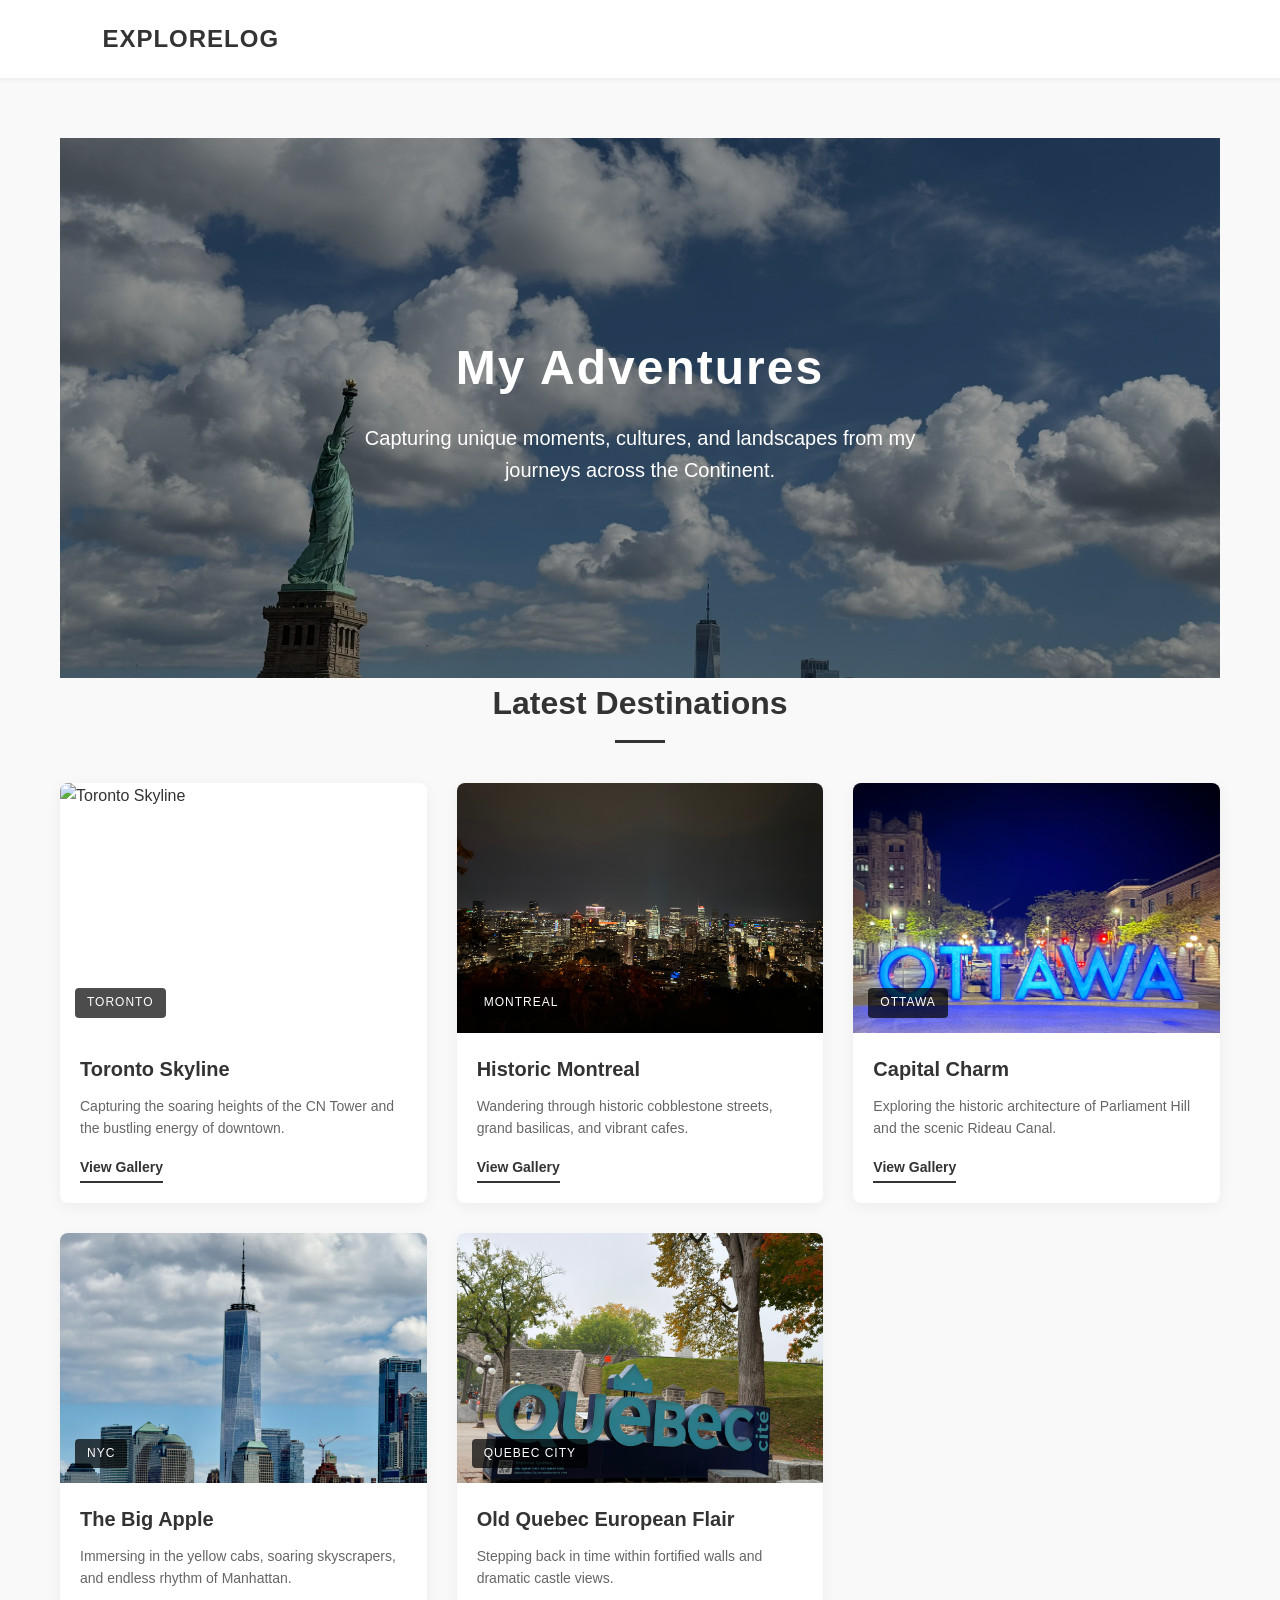
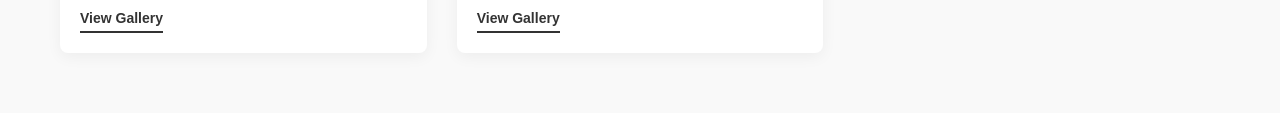
==== index.html @ 28fddbb7 "Update index.html" ====
<!DOCTYPE html>
<html lang="en">
<head>
    <meta charset="UTF-8">
    <meta name="viewport" content="width=device-width, initial-scale=1.0">
    <title>Wanderlust Captures | Dynamic Travel Photography</title>
    <style>
        /* Base Reset & Fonts */
        * {
            margin: 0;
            padding: 0;
            box-sizing: border-box;
            font-family: 'Segoe UI', Tahoma, Geneva, Verdana, sans-serif;
        }

        body {
            background-color: #f9f9f9;
            color: #333;
            line-height: 1.6;
        }

        /* Header Navigation */
        header {
            display: flex;
            justify-content: space-between;
            align-items: center;
            padding: 20px 8%;
            background-color: #ffffff;
            box-shadow: 0 2px 5px rgba(0,0,0,0.05);
            position: sticky;
            top: 0;
            z-index: 100;
        }

        .logo {
            font-size: 24px;
            font-weight: 700;
            letter-spacing: 1px;
            text-transform: uppercase;
            cursor: pointer;
        }

        .back-btn {
            display: none; /* Hidden by default, shown in gallery view */
            text-decoration: none;
            color: #555;
            font-weight: 600;
            border: 1px solid #ccc;
            padding: 8px 16px;
            border-radius: 4px;
            cursor: pointer;
            transition: all 0.3s ease;
        }

        .back-btn:hover {
            background-color: #333;
            color: #fff;
            border-color: #333;
        }

        /* Hero Banner Section */
        .hero {
            position: relative;
            height: 60vh;
            background: linear-gradient(rgba(0, 0, 0, 0.4), rgba(0, 0, 0, 0.4)), 
                        url('hero_bg.jpg') no-repeat center center/cover;
            display: flex;
            flex-direction: column;
            justify-content: center;
            align-items: center;
            text-align: center;
            color: #fff;
            padding: 0 20px;
        }

        .hero h1 {
            font-size: 48px;
            margin-bottom: 15px;
            letter-spacing: 2px;
        }

        .hero p {
            font-size: 20px;
            font-weight: 300;
            max-width: 600px;
        }

        /* Main Content Container */
        .container {
            max-width: 1200px;
            margin: 60px auto;
            padding: 0 20px;
        }

        .section-title {
            text-align: center;
            font-size: 32px;
            margin-bottom: 40px;
            position: relative;
        }

        .section-title::after {
            content: '';
            display: block;
            width: 50px;
            height: 3px;
            background-color: #333;
            margin: 10px auto 0;
        }

        /* Photo & Destination Grid (Home View) */
        .gallery-grid {
            display: grid;
            grid-template-columns: repeat(auto-fit, minmax(350px, 1fr));
            gap: 30px;
        }

        .gallery-card {
            background-color: #ffffff;
            border-radius: 8px;
            overflow: hidden;
            box-shadow: 0 4px 15px rgba(0,0,0,0.05);
            transition: transform 0.3s ease, box-shadow 0.3s ease;
        }

        .gallery-card:hover {
            transform: translateY(-5px);
            box-shadow: 0 8px 25px rgba(0,0,0,0.1);
        }

        .image-container {
            position: relative;
            height: 250px;
            overflow: hidden;
        }

        .image-container img {
            width: 100%;
            height: 100%;
            object-fit: cover;
            transition: transform 0.5s ease;
        }

        .gallery-card:hover .image-container img {
            transform: scale(1.05);
        }

        .location-badge {
            position: absolute;
            bottom: 15px;
            left: 15px;
            background-color: rgba(0, 0, 0, 0.7);
            color: #fff;
            padding: 5px 12px;
            font-size: 12px;
            text-transform: uppercase;
            letter-spacing: 1px;
            border-radius: 4px;
        }

        .card-content {
            padding: 20px;
        }

        .card-content h3 {
            font-size: 20px;
            margin-bottom: 10px;
        }

        .card-content p {
            color: #666;
            font-size: 14px;
            margin-bottom: 15px;
        }

        .view-btn {
            display: inline-block;
            text-decoration: none;
            color: #333;
            font-weight: 600;
            font-size: 14px;
            border-bottom: 2px solid #333;
            padding-bottom: 2px;
            cursor: pointer;
            transition: color 0.3s, border-color 0.3s;
        }

        .view-btn:hover {
            color: #666;
            border-color: #666;
        }

        /* Dynamic Album View Layout (Initially Hidden) */
        #album-view {
            display: none;
        }

        .photo-stream {
            columns: 3 300px;
            column-gap: 20px;
        }

        .photo-stream img {
            width: 100%;
            margin-bottom: 20px;
            border-radius: 6px;
            box-shadow: 0 4px 10px rgba(0,0,0,0.05);
            transition: transform 0.3s ease;
            display: block;
        }

        .photo-stream img:hover {
            transform: scale(1.02);
            cursor: pointer;
        }

        /* Footer */
        footer {
            background-color: #111;
            color: #888;
            text-align: center;
            padding: 40px 20px;
            margin-top: 80px;
            font-size: 14px;
        }
    </style>
</head>
<body>

    <!-- Header Section -->
    <header>
        <div class="logo" onclick="showHomeView()">ExploreLog</div>
        <div class="back-btn" id="backBtn" onclick="showHomeView()">&larr; Back to Destinations</div>
    </header>

    <!-- Main Container -->
    <main class="container">
        
        <!-- HOME VIEW: Shows all travel destination options -->
        <div id="home-view">
                <!-- Hero Banner Section -->
    <section class="hero" id="heroBanner">
        <h1>My Adventures</h1>
        <p>Capturing unique moments, cultures, and landscapes from my journeys across the Continent.</p>
    </section>
            <h2 class="section-title">Latest Destinations</h2>
            <div class="gallery-grid">
                
                <!-- Card 1: Toronto -->
                <div class="gallery-card">
                    <div class="image-container">
                        <img src="pics/toronto.JPEG" alt="Toronto Skyline">
                        <span class="location-badge">Toronto</span>
                    </div>
                    <div class="card-content">
                        <h3>Toronto Skyline</h3>
                        <p>Capturing the soaring heights of the CN Tower and the bustling energy of downtown.</p>
                        <span class="view-btn" onclick="openGallery('toronto')">View Gallery</span>
                    </div>
                </div>

                <!-- Card 2: Montreal -->
                <div class="gallery-card">
                    <div class="image-container">
                        <img src="montreal.JPEG" alt="Old Montreal">
                        <span class="location-badge">Montreal</span>
                    </div>
                    <div class="card-content">
                        <h3>Historic Montreal</h3>
                        <p>Wandering through historic cobblestone streets, grand basilicas, and vibrant cafes.</p>
                        <span class="view-btn" onclick="openGallery('montreal')">View Gallery</span>
                    </div>
                </div>

                <!-- Card 3: Ottawa -->
                <div class="gallery-card">
                    <div class="image-container">
                        <img src="ottawa.JPEG" alt="Ottawa Parliament">
                        <span class="location-badge">Ottawa</span>
                    </div>
                    <div class="card-content">
                        <h3>Capital Charm</h3>
                        <p>Exploring the historic architecture of Parliament Hill and the scenic Rideau Canal.</p>
                        <span class="view-btn" onclick="openGallery('ottawa')">View Gallery</span>
                    </div>
                </div>

                <!-- Card 4: NYC -->
                <div class="gallery-card">
                    <div class="image-container">
                        <img src="nyc.JPEG" alt="New York City Streets">
                        <span class="location-badge">NYC</span>
                    </div>
                    <div class="card-content">
                        <h3>The Big Apple</h3>
                        <p>Immersing in the yellow cabs, soaring skyscrapers, and endless rhythm of Manhattan.</p>
                        <span class="view-btn" onclick="openGallery('nyc')">View Gallery</span>
                    </div>
                </div>

                <!-- Card 5: Quebec City -->
                <div class="gallery-card">
                    <div class="image-container">
                        <img src="quebec_city.JPEG" alt="Quebec City Old Town">
                        <span class="location-badge">Quebec City</span>
                    </div>
                    <div class="card-content">
                        <h3>Old Quebec European Flair</h3>
                        <p>Stepping back in time within fortified walls and dramatic castle views.</p>
                        <span class="view-btn" onclick="openGallery('quebec_city')">View Gallery</span>
                    </div>
                </div>

            </div>
        </div>

        <!-- DYNAMIC ALBUM VIEW: Populated cleanly by JavaScript -->
        <div id="album-view">
            <h2 class="section-title" id="album-title">City Gallery</h2>
            <div class="photo-stream" id="photo-stream-container">
                <!-- Images inject automatically here -->
            </div>
            <script src="script.js"></script>
</body>
</html>
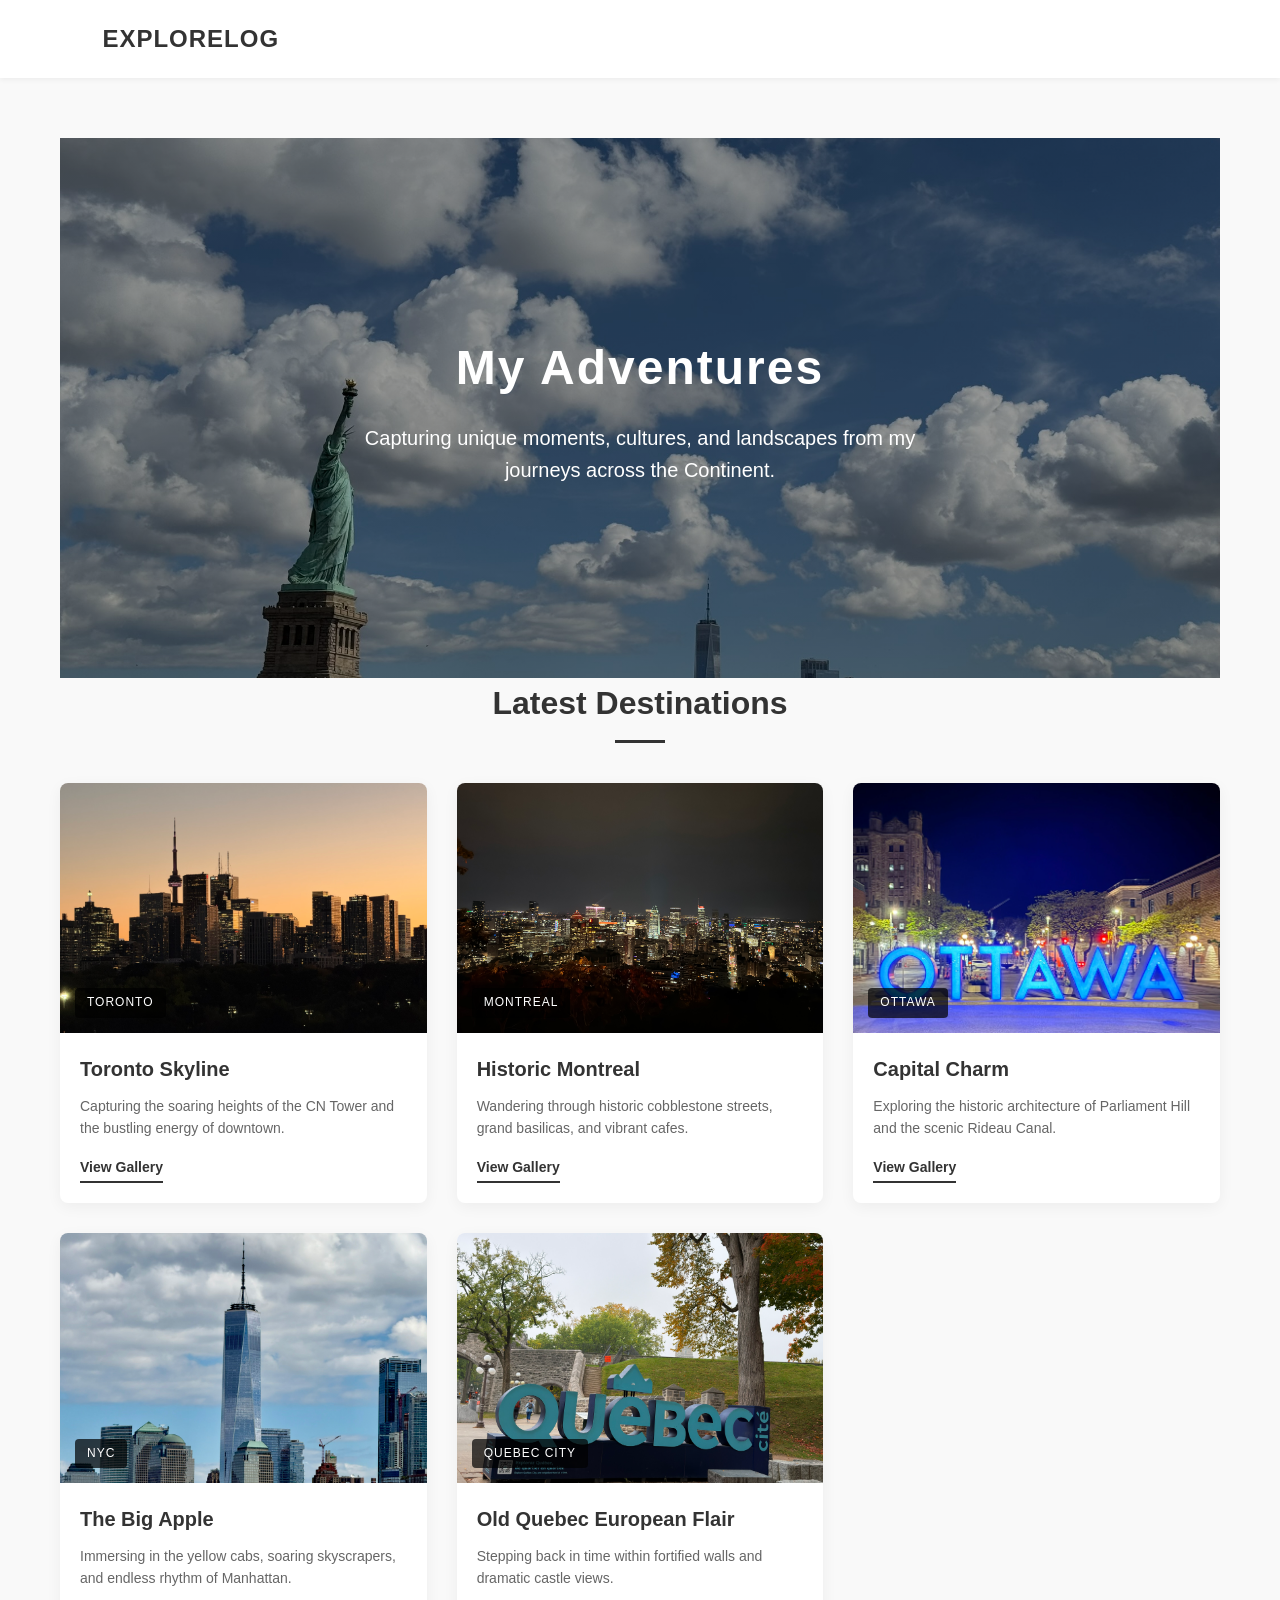
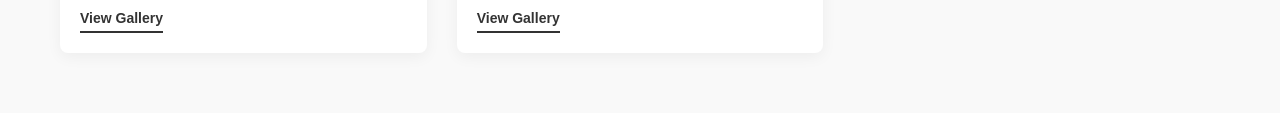
==== commit 9053adf3: "Update index.html" ====
--- a/index.html
+++ b/index.html
@@ -249,7 +249,7 @@
                 <!-- Card 1: Toronto -->
                 <div class="gallery-card">
                     <div class="image-container">
-                        <img src="pics/toronto.JPEG" alt="Toronto Skyline">
+                        <img src="toronto.JPEG" alt="Toronto Skyline">
                         <span class="location-badge">Toronto</span>
                     </div>
                     <div class="card-content">
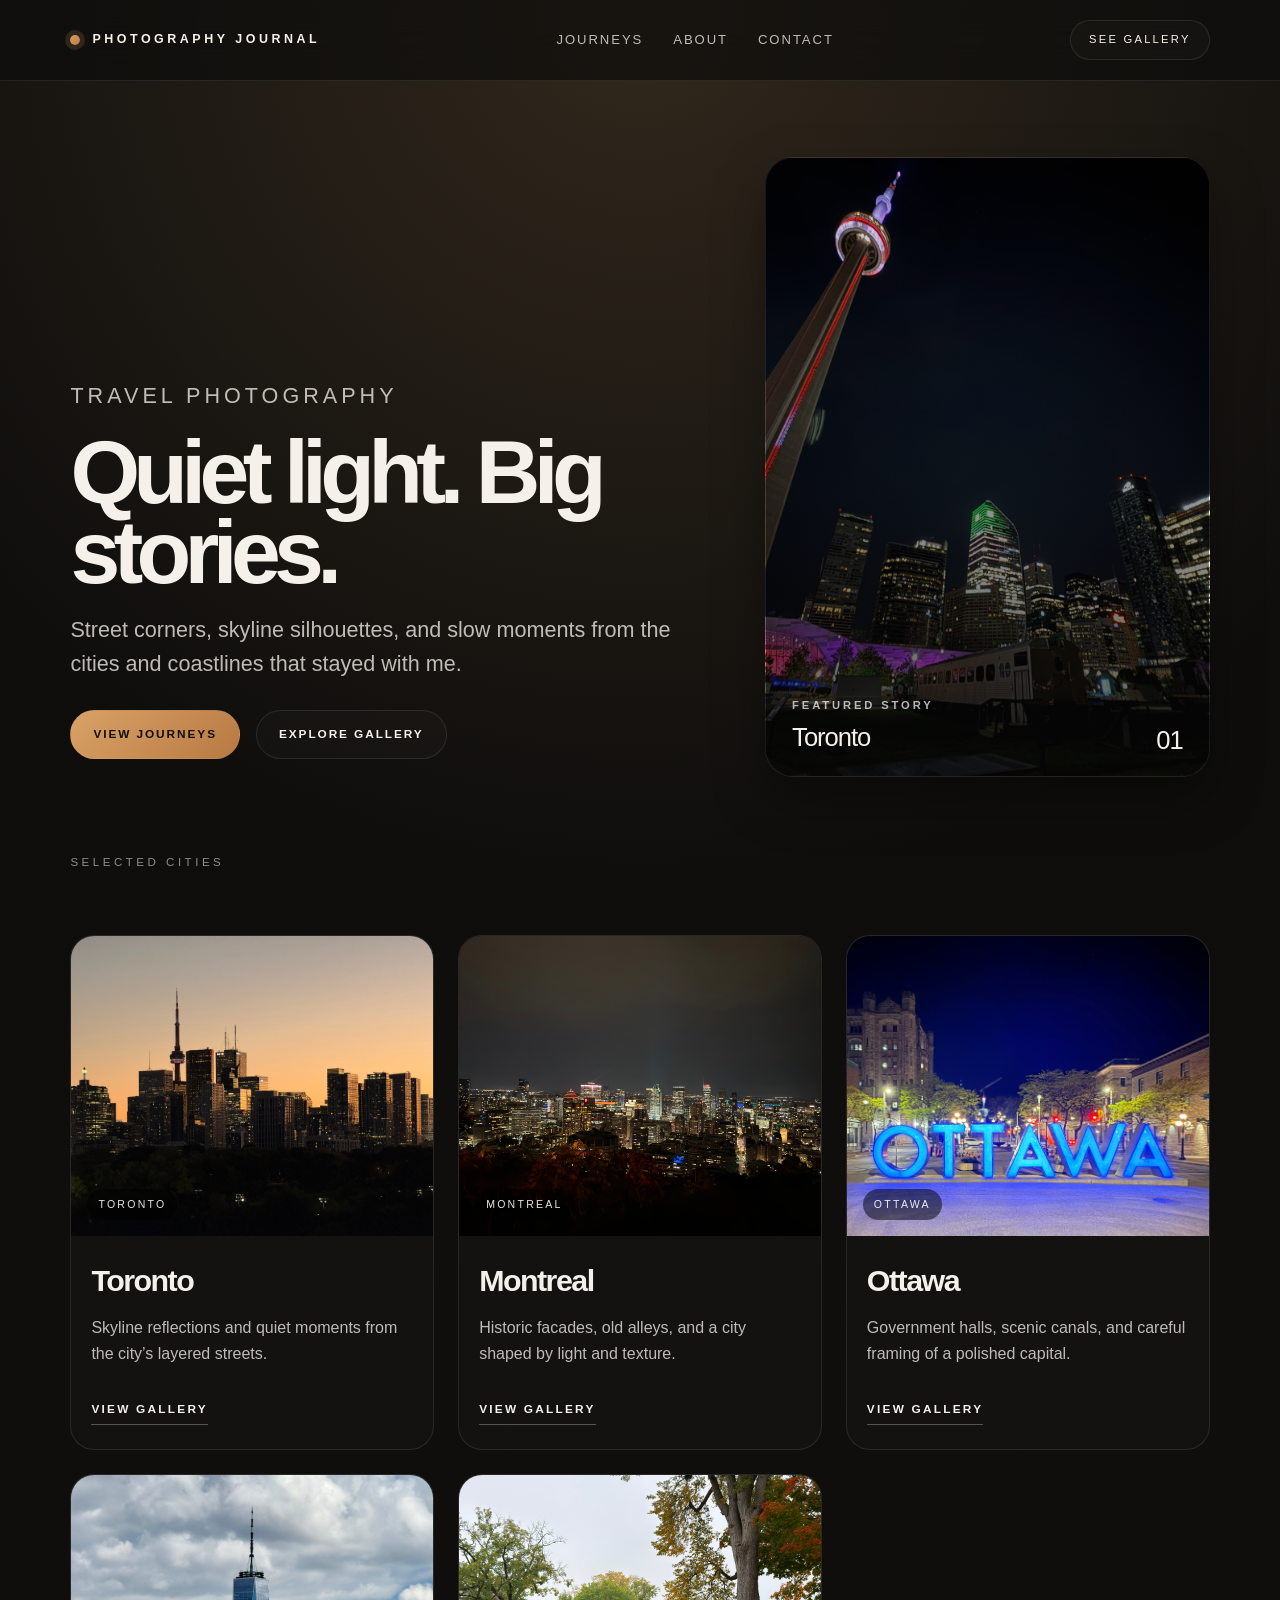
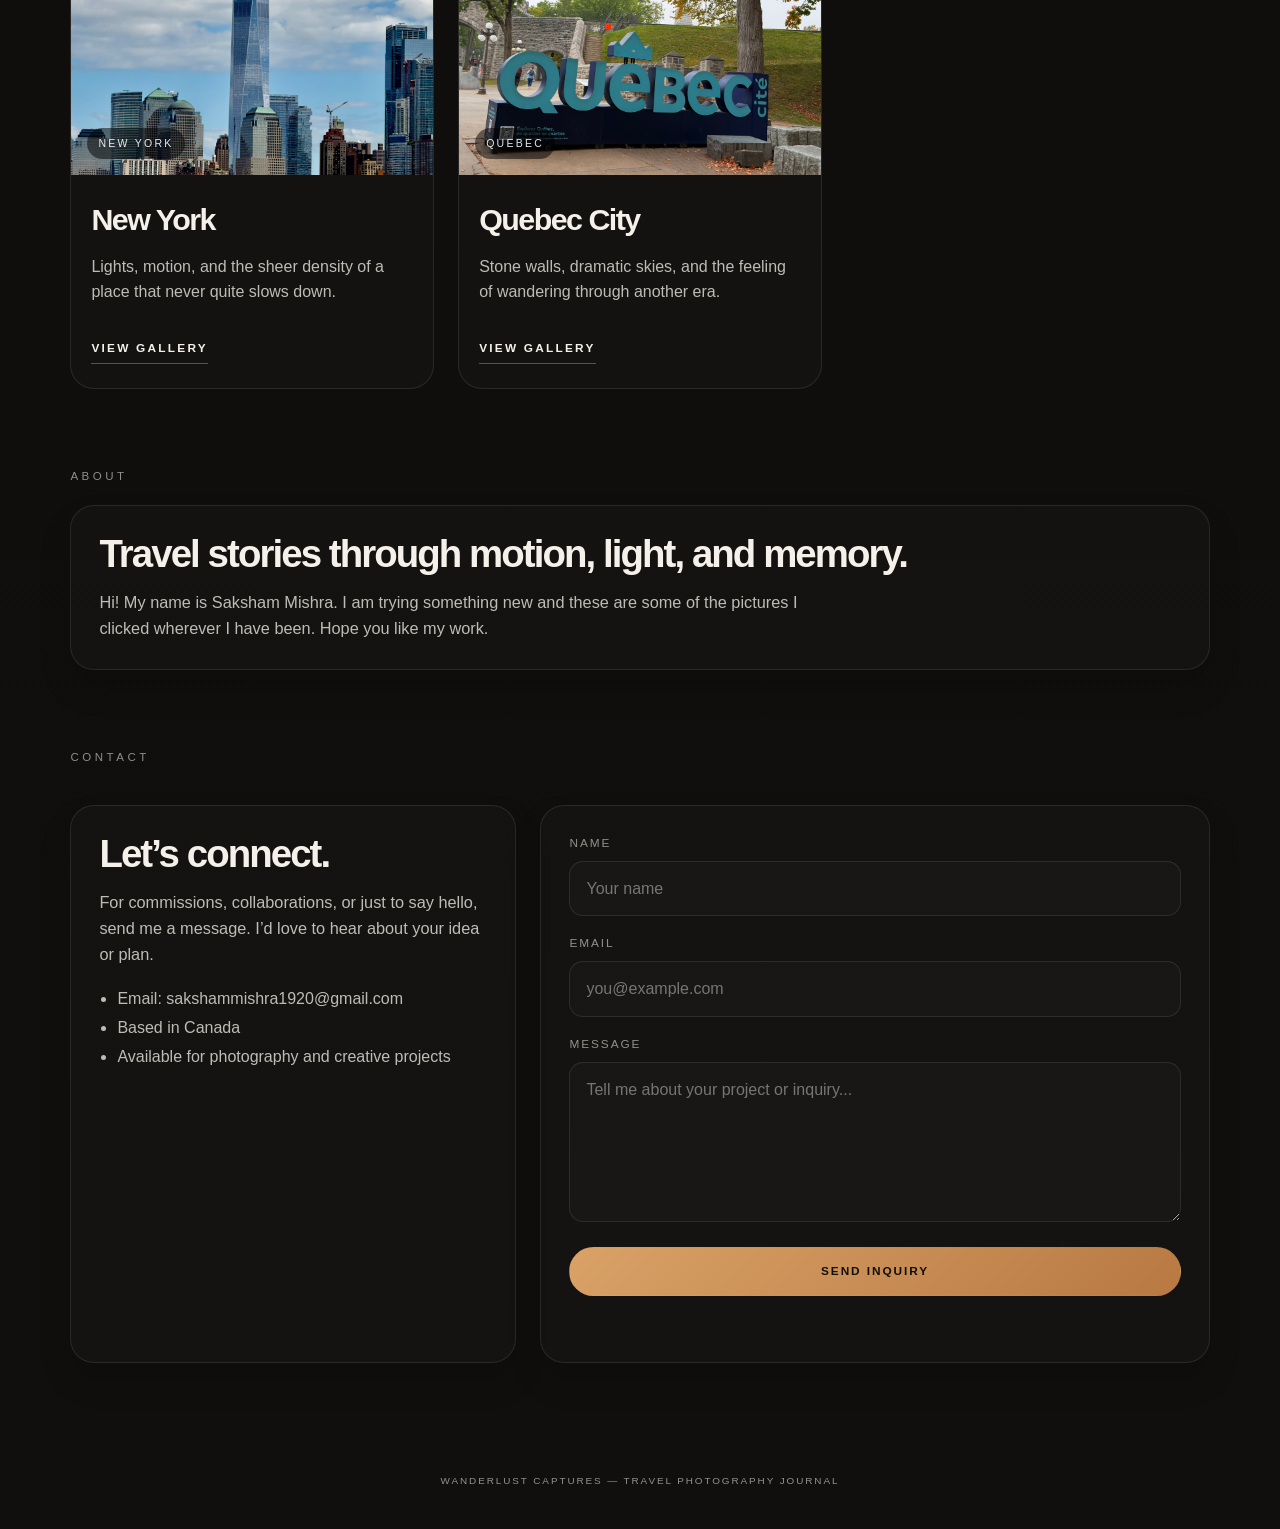
==== commit 4aa015db: "Update photography portfolio homepage, gallery, and contact sections" ====
--- a/index.html
+++ b/index.html
@@ -1,325 +1,823 @@
-<!DOCTYPE html>
-<html lang="en">
-<head>
-    <meta charset="UTF-8">
-    <meta name="viewport" content="width=device-width, initial-scale=1.0">
-    <title>Wanderlust Captures | Dynamic Travel Photography</title>
-    <style>
-        /* Base Reset & Fonts */
-        * {
-            margin: 0;
-            padding: 0;
-            box-sizing: border-box;
-            font-family: 'Segoe UI', Tahoma, Geneva, Verdana, sans-serif;
-        }
-
-        body {
-            background-color: #f9f9f9;
-            color: #333;
-            line-height: 1.6;
-        }
-
-        /* Header Navigation */
-        header {
-            display: flex;
-            justify-content: space-between;
-            align-items: center;
-            padding: 20px 8%;
-            background-color: #ffffff;
-            box-shadow: 0 2px 5px rgba(0,0,0,0.05);
-            position: sticky;
-            top: 0;
-            z-index: 100;
-        }
-
-        .logo {
-            font-size: 24px;
-            font-weight: 700;
-            letter-spacing: 1px;
-            text-transform: uppercase;
-            cursor: pointer;
-        }
-
-        .back-btn {
-            display: none; /* Hidden by default, shown in gallery view */
-            text-decoration: none;
-            color: #555;
-            font-weight: 600;
-            border: 1px solid #ccc;
-            padding: 8px 16px;
-            border-radius: 4px;
-            cursor: pointer;
-            transition: all 0.3s ease;
-        }
-
-        .back-btn:hover {
-            background-color: #333;
-            color: #fff;
-            border-color: #333;
-        }
-
-        /* Hero Banner Section */
-        .hero {
-            position: relative;
-            height: 60vh;
-            background: linear-gradient(rgba(0, 0, 0, 0.4), rgba(0, 0, 0, 0.4)), 
-                        url('hero_bg.jpg') no-repeat center center/cover;
-            display: flex;
-            flex-direction: column;
-            justify-content: center;
-            align-items: center;
-            text-align: center;
-            color: #fff;
-            padding: 0 20px;
-        }
-
-        .hero h1 {
-            font-size: 48px;
-            margin-bottom: 15px;
-            letter-spacing: 2px;
-        }
-
-        .hero p {
-            font-size: 20px;
-            font-weight: 300;
-            max-width: 600px;
-        }
-
-        /* Main Content Container */
-        .container {
-            max-width: 1200px;
-            margin: 60px auto;
-            padding: 0 20px;
-        }
-
-        .section-title {
-            text-align: center;
-            font-size: 32px;
-            margin-bottom: 40px;
-            position: relative;
-        }
-
-        .section-title::after {
-            content: '';
-            display: block;
-            width: 50px;
-            height: 3px;
-            background-color: #333;
-            margin: 10px auto 0;
-        }
-
-        /* Photo & Destination Grid (Home View) */
-        .gallery-grid {
-            display: grid;
-            grid-template-columns: repeat(auto-fit, minmax(350px, 1fr));
-            gap: 30px;
-        }
-
-        .gallery-card {
-            background-color: #ffffff;
-            border-radius: 8px;
-            overflow: hidden;
-            box-shadow: 0 4px 15px rgba(0,0,0,0.05);
-            transition: transform 0.3s ease, box-shadow 0.3s ease;
-        }
-
-        .gallery-card:hover {
-            transform: translateY(-5px);
-            box-shadow: 0 8px 25px rgba(0,0,0,0.1);
-        }
-
-        .image-container {
-            position: relative;
-            height: 250px;
-            overflow: hidden;
-        }
-
-        .image-container img {
-            width: 100%;
-            height: 100%;
-            object-fit: cover;
-            transition: transform 0.5s ease;
-        }
-
-        .gallery-card:hover .image-container img {
-            transform: scale(1.05);
-        }
-
-        .location-badge {
-            position: absolute;
-            bottom: 15px;
-            left: 15px;
-            background-color: rgba(0, 0, 0, 0.7);
-            color: #fff;
-            padding: 5px 12px;
-            font-size: 12px;
-            text-transform: uppercase;
-            letter-spacing: 1px;
-            border-radius: 4px;
-        }
-
-        .card-content {
-            padding: 20px;
-        }
-
-        .card-content h3 {
-            font-size: 20px;
-            margin-bottom: 10px;
-        }
-
-        .card-content p {
-            color: #666;
-            font-size: 14px;
-            margin-bottom: 15px;
-        }
-
-        .view-btn {
-            display: inline-block;
-            text-decoration: none;
-            color: #333;
-            font-weight: 600;
-            font-size: 14px;
-            border-bottom: 2px solid #333;
-            padding-bottom: 2px;
-            cursor: pointer;
-            transition: color 0.3s, border-color 0.3s;
-        }
-
-        .view-btn:hover {
-            color: #666;
-            border-color: #666;
-        }
-
-        /* Dynamic Album View Layout (Initially Hidden) */
-        #album-view {
-            display: none;
-        }
-
-        .photo-stream {
-            columns: 3 300px;
-            column-gap: 20px;
-        }
-
-        .photo-stream img {
-            width: 100%;
-            margin-bottom: 20px;
-            border-radius: 6px;
-            box-shadow: 0 4px 10px rgba(0,0,0,0.05);
-            transition: transform 0.3s ease;
-            display: block;
-        }
-
-        .photo-stream img:hover {
-            transform: scale(1.02);
-            cursor: pointer;
-        }
-
-        /* Footer */
-        footer {
-            background-color: #111;
-            color: #888;
-            text-align: center;
-            padding: 40px 20px;
-            margin-top: 80px;
-            font-size: 14px;
-        }
-    </style>
-</head>
-<body>
-
-    <!-- Header Section -->
-    <header>
-        <div class="logo" onclick="showHomeView()">ExploreLog</div>
-        <div class="back-btn" id="backBtn" onclick="showHomeView()">&larr; Back to Destinations</div>
-    </header>
-
-    <!-- Main Container -->
-    <main class="container">
-        
-        <!-- HOME VIEW: Shows all travel destination options -->
-        <div id="home-view">
-                <!-- Hero Banner Section -->
-    <section class="hero" id="heroBanner">
-        <h1>My Adventures</h1>
-        <p>Capturing unique moments, cultures, and landscapes from my journeys across the Continent.</p>
-    </section>
-            <h2 class="section-title">Latest Destinations</h2>
-            <div class="gallery-grid">
-                
-                <!-- Card 1: Toronto -->
-                <div class="gallery-card">
-                    <div class="image-container">
-                        <img src="toronto.JPEG" alt="Toronto Skyline">
-                        <span class="location-badge">Toronto</span>
-                    </div>
-                    <div class="card-content">
-                        <h3>Toronto Skyline</h3>
-                        <p>Capturing the soaring heights of the CN Tower and the bustling energy of downtown.</p>
-                        <span class="view-btn" onclick="openGallery('toronto')">View Gallery</span>
-                    </div>
-                </div>
-
-                <!-- Card 2: Montreal -->
-                <div class="gallery-card">
-                    <div class="image-container">
-                        <img src="montreal.JPEG" alt="Old Montreal">
-                        <span class="location-badge">Montreal</span>
-                    </div>
-                    <div class="card-content">
-                        <h3>Historic Montreal</h3>
-                        <p>Wandering through historic cobblestone streets, grand basilicas, and vibrant cafes.</p>
-                        <span class="view-btn" onclick="openGallery('montreal')">View Gallery</span>
-                    </div>
-                </div>
-
-                <!-- Card 3: Ottawa -->
-                <div class="gallery-card">
-                    <div class="image-container">
-                        <img src="ottawa.JPEG" alt="Ottawa Parliament">
-                        <span class="location-badge">Ottawa</span>
-                    </div>
-                    <div class="card-content">
-                        <h3>Capital Charm</h3>
-                        <p>Exploring the historic architecture of Parliament Hill and the scenic Rideau Canal.</p>
-                        <span class="view-btn" onclick="openGallery('ottawa')">View Gallery</span>
-                    </div>
-                </div>
-
-                <!-- Card 4: NYC -->
-                <div class="gallery-card">
-                    <div class="image-container">
-                        <img src="nyc.JPEG" alt="New York City Streets">
-                        <span class="location-badge">NYC</span>
-                    </div>
-                    <div class="card-content">
-                        <h3>The Big Apple</h3>
-                        <p>Immersing in the yellow cabs, soaring skyscrapers, and endless rhythm of Manhattan.</p>
-                        <span class="view-btn" onclick="openGallery('nyc')">View Gallery</span>
-                    </div>
-                </div>
-
-                <!-- Card 5: Quebec City -->
-                <div class="gallery-card">
-                    <div class="image-container">
-                        <img src="quebec_city.JPEG" alt="Quebec City Old Town">
-                        <span class="location-badge">Quebec City</span>
-                    </div>
-                    <div class="card-content">
-                        <h3>Old Quebec European Flair</h3>
-                        <p>Stepping back in time within fortified walls and dramatic castle views.</p>
-                        <span class="view-btn" onclick="openGallery('quebec_city')">View Gallery</span>
-                    </div>
-                </div>
-
-            </div>
-        </div>
-
-        <!-- DYNAMIC ALBUM VIEW: Populated cleanly by JavaScript -->
-        <div id="album-view">
-            <h2 class="section-title" id="album-title">City Gallery</h2>
-            <div class="photo-stream" id="photo-stream-container">
-                <!-- Images inject automatically here -->
-            </div>
-            <script src="script.js"></script>
-</body>
-</html>
+﻿<!DOCTYPE html>
+<html lang="en">
+<head>
+    <meta charset="UTF-8">
+    <meta name="viewport" content="width=device-width, initial-scale=1.0">
+    <title>Wanderlust Captures | Travel Photography</title>
+    <style>
+        :root {
+            --bg: #0d0d0c;
+            --bg-soft: #151412;
+            --panel: rgba(255,255,255,0.04);
+            --panel-strong: rgba(255,255,255,0.06);
+            --ink: #f5f1ea;
+            --ink-soft: rgba(245,241,234,0.76);
+            --muted: rgba(245,241,234,0.56);
+            --accent: #d9a267;
+            --accent-strong: #b87942;
+            --line: rgba(255,255,255,0.09);
+            --shadow: rgba(0,0,0,0.35);
+        }
+
+        * {
+            margin: 0;
+            padding: 0;
+            box-sizing: border-box;
+            font-family: 'Segoe UI', Tahoma, Geneva, Verdana, sans-serif;
+        }
+
+        html {
+            scroll-behavior: smooth;
+        }
+
+        body {
+            background:
+                radial-gradient(circle at top, rgba(217,162,103,0.18), transparent 28%),
+                linear-gradient(180deg, var(--bg) 0%, #110f0d 100%);
+            color: var(--ink);
+            line-height: 1.6;
+        }
+
+        img, video {
+            max-width: 100%;
+            display: block;
+        }
+
+        a {
+            text-decoration: none;
+            color: inherit;
+        }
+
+        button {
+            font: inherit;
+        }
+
+        .topbar {
+            position: sticky;
+            top: 0;
+            z-index: 20;
+            display: flex;
+            justify-content: space-between;
+            align-items: center;
+            padding: 20px 5.5vw;
+            background: rgba(13, 13, 12, 0.7);
+            backdrop-filter: blur(18px);
+            border-bottom: 1px solid var(--line);
+        }
+
+        .brand {
+            display: inline-flex;
+            align-items: center;
+            gap: 12px;
+            font-size: 0.78rem;
+            font-weight: 700;
+            letter-spacing: 0.22rem;
+            text-transform: uppercase;
+            cursor: pointer;
+        }
+
+        .brand-dot {
+            width: 10px;
+            height: 10px;
+            border-radius: 50%;
+            background: linear-gradient(135deg, var(--accent), var(--accent-strong));
+            box-shadow: 0 0 0 5px rgba(217,162,103,0.15);
+        }
+
+        .nav {
+            display: flex;
+            gap: 30px;
+            color: var(--ink-soft);
+            font-size: 0.82rem;
+            letter-spacing: 0.12rem;
+            text-transform: uppercase;
+        }
+
+        .nav a {
+            transition: color 0.2s ease;
+        }
+
+        .nav a:hover {
+            color: var(--ink);
+        }
+
+        .nav-cta,
+        .back-btn,
+        .primary-btn,
+        .secondary-btn {
+            border: 1px solid var(--line);
+            border-radius: 999px;
+            background: rgba(255,255,255,0.02);
+            color: var(--ink);
+            cursor: pointer;
+            transition: transform 0.2s ease, border-color 0.2s ease, background 0.2s ease;
+        }
+
+        .nav-cta {
+            padding: 10px 18px;
+            font-size: 0.7rem;
+            letter-spacing: 0.14rem;
+            text-transform: uppercase;
+        }
+
+        .nav-cta:hover,
+        .back-btn:hover,
+        .primary-btn:hover,
+        .secondary-btn:hover {
+            transform: translateY(-1px);
+            border-color: rgba(255,255,255,0.18);
+        }
+
+        .back-btn {
+            display: none;
+            padding: 10px 18px;
+            font-size: 0.72rem;
+            letter-spacing: 0.12rem;
+            text-transform: uppercase;
+        }
+
+        .page-shell {
+            max-width: 1420px;
+            margin: 0 auto;
+            padding: 28px 5.5vw 80px;
+        }
+
+        .hero {
+            position: relative;
+            display: grid;
+            grid-template-columns: 1.2fr 0.8fr;
+            gap: 28px;
+            align-items: end;
+            min-height: 76vh;
+            padding: 48px 0 22px;
+        }
+
+        .hero-copy {
+            position: relative;
+            z-index: 1;
+            padding: 40px 0 18px;
+        }
+
+        .kicker {
+            color: var(--muted);
+            font-size: 0.74rem;
+            letter-spacing: 0.25rem;
+            text-transform: uppercase;
+            margin-bottom: 18px;
+        }
+
+        .hero h1 {
+            font-size: clamp(3.4rem, 7vw, 9rem);
+            line-height: 0.9;
+            letter-spacing: -0.075em;
+            max-width: 760px;
+            margin-bottom: 20px;
+        }
+
+        .hero p {
+            color: var(--ink-soft);
+            font-size: clamp(1.1rem, 1.8vw, 1.35rem);
+            max-width: 620px;
+        }
+
+        .hero-actions {
+            display: flex;
+            flex-wrap: wrap;
+            gap: 16px;
+            margin-top: 28px;
+        }
+
+        .primary-btn,
+        .secondary-btn {
+            padding: 14px 22px;
+            font-size: 0.74rem;
+            letter-spacing: 0.12rem;
+            text-transform: uppercase;
+            font-weight: 700;
+        }
+
+        .primary-btn {
+            background: linear-gradient(135deg, var(--accent), var(--accent-strong));
+            color: #120e0b;
+            border-color: transparent;
+        }
+
+        .secondary-btn {
+            background: rgba(255,255,255,0.02);
+            color: var(--ink);
+        }
+
+        .hero-visual {
+            position: relative;
+            min-height: 620px;
+            border-radius: 28px;
+            overflow: hidden;
+            box-shadow: 0 22px 52px var(--shadow);
+            border: 1px solid var(--line);
+            background-size: cover;
+            background-position: center;
+            background-repeat: no-repeat;
+            cursor: pointer;
+            transition: background-image 0.6s ease, transform 0.3s ease;
+        }
+
+        .hero-visual:hover {
+            transform: translateY(-2px);
+        }
+
+        .hero-visual::after {
+            content: "";
+            position: absolute;
+            inset: 0;
+            background: linear-gradient(180deg, rgba(8,8,8,0.12), rgba(8,8,8,0.68));
+        }
+
+        .hero-meta {
+            position: absolute;
+            left: 26px;
+            right: 26px;
+            bottom: 22px;
+            z-index: 1;
+            display: flex;
+            justify-content: space-between;
+            align-items: end;
+            gap: 20px;
+        }
+
+        .hero-meta strong {
+            display: block;
+            font-size: 0.7rem;
+            letter-spacing: 0.18rem;
+            text-transform: uppercase;
+            color: rgba(255,255,255,0.7);
+            margin-bottom: 8px;
+        }
+
+        .hero-meta span {
+            font-size: clamp(1.4rem, 2vw, 2rem);
+            line-height: 1.1;
+            letter-spacing: -0.04em;
+        }
+
+        .section-label {
+            display: inline-block;
+            margin: 54px 0 20px;
+            color: var(--muted);
+            font-size: 0.72rem;
+            letter-spacing: 0.22rem;
+            text-transform: uppercase;
+        }
+
+        .feature-grid {
+            display: grid;
+            grid-template-columns: 1.2fr 0.8fr;
+            gap: 24px;
+        }
+
+        .feature-card {
+            position: relative;
+            min-height: 430px;
+            border-radius: 28px;
+            overflow: hidden;
+            border: 1px solid var(--line);
+            box-shadow: 0 22px 52px var(--shadow);
+            background-size: cover;
+            background-position: center;
+        }
+
+        .feature-card.large {
+            min-height: 560px;
+        }
+
+        .feature-card::after {
+            content: "";
+            position: absolute;
+            inset: 0;
+            background: linear-gradient(180deg, rgba(0,0,0,0.08), rgba(0,0,0,0.56));
+        }
+
+        .feature-card-content {
+            position: absolute;
+            left: 26px;
+            right: 26px;
+            bottom: 22px;
+            z-index: 1;
+        }
+
+        .feature-card-content span {
+            display: block;
+            font-size: 0.68rem;
+            letter-spacing: 0.18rem;
+            text-transform: uppercase;
+            color: rgba(255,255,255,0.78);
+            margin-bottom: 8px;
+        }
+
+        .feature-card-content h3 {
+            font-size: clamp(1.7rem, 3vw, 3rem);
+            letter-spacing: -0.05em;
+            line-height: 1;
+            margin-bottom: 10px;
+        }
+
+        .feature-card-content p {
+            color: rgba(255,255,255,0.76);
+            max-width: 500px;
+        }
+
+        .destination-section {
+            padding-top: 26px;
+        }
+
+        .about-section,
+        .contact-section {
+            padding-top: 24px;
+        }
+
+        .about-card,
+        .contact-card,
+        .contact-form {
+            background: rgba(255,255,255,0.02);
+            border: 1px solid var(--line);
+            border-radius: 24px;
+            padding: 28px;
+            box-shadow: 0 18px 32px rgba(0,0,0,0.15);
+        }
+
+        .about-card h2,
+        .contact-card h3 {
+            font-size: clamp(2rem, 3vw, 3.1rem);
+            letter-spacing: -0.05em;
+            line-height: 1.02;
+            margin-bottom: 16px;
+        }
+
+        .about-card p,
+        .contact-card p {
+            color: var(--ink-soft);
+            font-size: 1.02rem;
+            max-width: 720px;
+        }
+
+        .contact-grid {
+            display: grid;
+            grid-template-columns: 0.8fr 1.2fr;
+            gap: 24px;
+            margin-top: 18px;
+        }
+
+        .contact-card ul {
+            margin-top: 18px;
+            padding-left: 18px;
+            color: var(--ink-soft);
+            line-height: 1.8;
+        }
+
+        .contact-form {
+            display: grid;
+            gap: 18px;
+        }
+
+        .form-row label {
+            display: block;
+            font-size: 0.74rem;
+            letter-spacing: 0.12rem;
+            text-transform: uppercase;
+            color: var(--muted);
+            margin-bottom: 8px;
+        }
+
+        .contact-form input,
+        .contact-form textarea {
+            width: 100%;
+            border: 1px solid var(--line);
+            border-radius: 14px;
+            background: rgba(255,255,255,0.02);
+            color: var(--ink);
+            padding: 14px 16px;
+            font: inherit;
+            resize: vertical;
+            min-height: 52px;
+        }
+
+        .contact-form textarea {
+            min-height: 160px;
+        }
+
+        .form-status {
+            min-height: 20px;
+            color: var(--ink-soft);
+            font-size: 0.9rem;
+        }
+
+        .gallery-grid {
+            display: grid;
+            grid-template-columns: repeat(3, minmax(0, 1fr));
+            gap: 24px;
+            margin-top: 18px;
+        }
+
+        .gallery-card {
+            background: rgba(255,255,255,0.02);
+            border: 1px solid var(--line);
+            border-radius: 24px;
+            overflow: hidden;
+            transition: transform 0.2s ease, border-color 0.2s ease;
+        }
+
+        .gallery-card:hover {
+            transform: translateY(-4px);
+            border-color: rgba(255,255,255,0.18);
+        }
+
+        .image-container {
+            position: relative;
+            height: 300px;
+            overflow: hidden;
+        }
+
+        .image-container img {
+            width: 100%;
+            height: 100%;
+            object-fit: cover;
+            transition: transform 0.5s ease;
+        }
+
+        .gallery-card:hover .image-container img {
+            transform: scale(1.04);
+        }
+
+        .location-badge {
+            position: absolute;
+            left: 16px;
+            bottom: 16px;
+            display: inline-block;
+            padding: 7px 11px;
+            border-radius: 999px;
+            background: rgba(0,0,0,0.5);
+            color: rgba(255,255,255,0.9);
+            font-size: 0.66rem;
+            letter-spacing: 0.14rem;
+            text-transform: uppercase;
+        }
+
+        .card-content {
+            padding: 20px 20px 24px;
+        }
+
+        .card-content h3 {
+            font-size: 1.9rem;
+            letter-spacing: -0.05em;
+            margin-bottom: 10px;
+        }
+
+        .card-content p {
+            color: var(--ink-soft);
+            margin-bottom: 18px;
+            min-height: 62px;
+        }
+
+        .view-btn {
+            display: inline-block;
+            color: var(--ink);
+            border-bottom: 1px solid rgba(255,255,255,0.28);
+            font-size: 0.74rem;
+            letter-spacing: 0.14rem;
+            text-transform: uppercase;
+            font-weight: 700;
+            padding-bottom: 5px;
+            cursor: pointer;
+        }
+
+        #album-view {
+            display: none;
+            padding-top: 28px;
+        }
+
+        .album-head {
+            display: flex;
+            justify-content: space-between;
+            align-items: center;
+            gap: 16px;
+            margin: 14px 0 20px;
+        }
+
+        .album-title {
+            font-size: clamp(2.2rem, 4vw, 4rem);
+            letter-spacing: -0.06em;
+            line-height: 1;
+        }
+
+        .photo-stream {
+            columns: 3 280px;
+            column-gap: 20px;
+        }
+
+        .photo-stream img,
+        .photo-stream video {
+            width: 100%;
+            display: block;
+            border-radius: 18px;
+            margin-bottom: 18px;
+            box-shadow: 0 18px 32px rgba(0,0,0,0.25);
+            break-inside: avoid;
+            cursor: pointer;
+        }
+
+        .lightbox {
+            position: fixed;
+            inset: 0;
+            display: none;
+            align-items: center;
+            justify-content: center;
+            background: rgba(7, 7, 7, 0.92);
+            z-index: 100;
+            padding: 24px;
+        }
+
+        .lightbox.open {
+            display: flex;
+        }
+
+        .lightbox-inner {
+            position: relative;
+            display: flex;
+            flex-direction: column;
+            align-items: center;
+            justify-content: center;
+            max-width: min(94vw, 1200px);
+            max-height: 94vh;
+        }
+
+        .lightbox-image {
+            display: block;
+            width: min(90vw, 1200px);
+            max-height: 86vh;
+            object-fit: contain;
+            border-radius: 18px;
+            background: rgba(255,255,255,0.03);
+            box-shadow: 0 30px 60px rgba(0,0,0,0.45);
+        }
+
+        .lightbox-close {
+            position: absolute;
+            top: -16px;
+            right: -16px;
+            width: 40px;
+            height: 40px;
+            border: 1px solid rgba(255,255,255,0.2);
+            border-radius: 50%;
+            background: rgba(0,0,0,0.6);
+            color: var(--ink);
+            font-size: 1.7rem;
+            cursor: pointer;
+        }
+
+        .lightbox-controls {
+            display: flex;
+            align-items: center;
+            justify-content: space-between;
+            gap: 16px;
+            width: 100%;
+            margin-top: 16px;
+            padding: 0 6px;
+        }
+
+        .lightbox-nav {
+            width: 42px;
+            height: 42px;
+            border: 1px solid rgba(255,255,255,0.15);
+            border-radius: 50%;
+            background: rgba(255,255,255,0.04);
+            color: var(--ink);
+            font-size: 1.3rem;
+            cursor: pointer;
+        }
+
+        .lightbox-counter {
+            flex: 1;
+            text-align: center;
+            color: rgba(255,255,255,0.75);
+            letter-spacing: 0.18rem;
+            text-transform: uppercase;
+            font-size: 0.68rem;
+        }
+
+        footer {
+            text-align: center;
+            color: rgba(255,255,255,0.54);
+            letter-spacing: 0.12rem;
+            text-transform: uppercase;
+            font-size: 0.62rem;
+            padding: 30px 10px 40px;
+        }
+
+        @media (max-width: 980px) {
+            .hero {
+                grid-template-columns: 1fr;
+            }
+
+            .feature-grid,
+            .gallery-grid {
+                grid-template-columns: 1fr 1fr;
+            }
+        }
+
+        @media (max-width: 720px) {
+            .nav {
+                display: none;
+            }
+
+            .hero {
+                min-height: auto;
+                padding-top: 16px;
+            }
+
+            .hero-visual {
+                min-height: 420px;
+            }
+
+            .feature-grid,
+            .gallery-grid {
+                grid-template-columns: 1fr;
+            }
+
+            .gallery-card .card-content p {
+                min-height: auto;
+            }
+        }
+    </style>
+</head>
+<body>
+    <header class="topbar">
+        <div class="brand" onclick="showHomeView()">
+            <span class="brand-dot"></span>
+            Photography Journal
+        </div>
+
+        <nav class="nav" aria-label="Main navigation">
+            <a href="#journeys">Journeys</a>
+            <a href="#about">About</a>
+            <a href="#contact">Contact</a>
+        </nav>
+
+        <button class="nav-cta" onclick="showHomeView()">See gallery</button>
+        <div class="back-btn" id="backBtn" onclick="showHomeView()">Back</div>
+    </header>
+
+    <main class="page-shell">
+        <section class="hero" id="hero-banner">
+            <div class="hero-copy">
+                <p class="kicker">Travel photography </p>
+                <h1>Quiet light. Big stories.</h1>
+                <p>Street corners, skyline silhouettes, and slow moments from the cities and coastlines that stayed with me.</p>
+                <div class="hero-actions">
+                    <a href="#journeys" class="primary-btn">View journeys</a>
+                    <button class="secondary-btn" onclick="showHomeView()">Explore gallery</button>
+                </div>
+            </div>
+
+            <div class="hero-visual" id="hero-visual" aria-label="Featured city slideshow" tabindex="0" role="button">
+                <div class="hero-meta">
+                    <div>
+                        <strong>Featured story</strong>
+                        <span id="hero-city">Quebec City</span>
+                    </div>
+                    <span id="hero-index">04</span>
+                </div>
+            </div>
+        </section>
+
+        <div id="home-view">
+            <div class="section-label">Selected cities</div>
+            <section class="destination-section" id="journeys" aria-label="Destination gallery">
+                <div class="gallery-grid">
+                    <div class="gallery-card">
+                        <div class="image-container">
+                            <img src="pics/toronto.JPEG" alt="Toronto skyline">
+                            <span class="location-badge">Toronto</span>
+                        </div>
+                        <div class="card-content">
+                            <h3>Toronto</h3>
+                            <p>Skyline reflections and quiet moments from the city’s layered streets.</p>
+                            <span class="view-btn" onclick="openGallery('toronto')">View gallery</span>
+                        </div>
+                    </div>
+
+                    <div class="gallery-card">
+                        <div class="image-container">
+                            <img src="pics/montreal.JPEG" alt="Montreal streets">
+                            <span class="location-badge">Montreal</span>
+                        </div>
+                        <div class="card-content">
+                            <h3>Montreal</h3>
+                            <p>Historic facades, old alleys, and a city shaped by light and texture.</p>
+                            <span class="view-btn" onclick="openGallery('montreal')">View gallery</span>
+                        </div>
+                    </div>
+
+                    <div class="gallery-card">
+                        <div class="image-container">
+                            <img src="pics/ottawa.JPEG" alt="Ottawa parliament">
+                            <span class="location-badge">Ottawa</span>
+                        </div>
+                        <div class="card-content">
+                            <h3>Ottawa</h3>
+                            <p>Government halls, scenic canals, and careful framing of a polished capital.</p>
+                            <span class="view-btn" onclick="openGallery('ottawa')">View gallery</span>
+                        </div>
+                    </div>
+
+                    <div class="gallery-card">
+                        <div class="image-container">
+                            <img src="pics/nyc.JPEG" alt="New York city streets">
+                            <span class="location-badge">New York</span>
+                        </div>
+                        <div class="card-content">
+                            <h3>New York</h3>
+                            <p>Lights, motion, and the sheer density of a place that never quite slows down.</p>
+                            <span class="view-btn" onclick="openGallery('nyc')">View gallery</span>
+                        </div>
+                    </div>
+
+                    <div class="gallery-card">
+                        <div class="image-container">
+                            <img src="pics/quebec_city.JPEG" alt="Quebec city old town">
+                            <span class="location-badge">Quebec</span>
+                        </div>
+                        <div class="card-content">
+                            <h3>Quebec City</h3>
+                            <p>Stone walls, dramatic skies, and the feeling of wandering through another era.</p>
+                            <span class="view-btn" onclick="openGallery('quebec_city')">View gallery</span>
+                        </div>
+                    </div>
+                </div>
+            </section>
+
+            <section class="about-section" id="about">
+                <div class="section-label">About</div>
+                <div class="about-card">
+                    <h2>Travel stories through motion, light, and memory.</h2>
+                    <p>Hi! My name is Saksham Mishra. I am trying something new and these are some of the pictures I clicked wherever I have been. Hope you like my work.</p>
+                </div>
+            </section>
+        </div>
+
+        <section class="contact-section" id="contact">
+            <div class="section-label">Contact</div>
+            <div class="contact-grid">
+                <div class="contact-card">
+                    <h3>Let’s connect.</h3>
+                    <p>For commissions, collaborations, or just to say hello, send me a message. I’d love to hear about your idea or plan.</p>
+                    <ul>
+                        <li>Email: sakshammishra1920@gmail.com</li>
+                        <li>Based in Canada</li>
+                        <li>Available for photography and creative projects</li>
+                    </ul>
+                </div>
+
+                <form class="contact-form" id="contactForm">
+                    <div class="form-row">
+                        <label for="name">Name</label>
+                        <input id="name" name="name" type="text" placeholder="Your name" required>
+                    </div>
+
+                    <div class="form-row">
+                        <label for="email">Email</label>
+                        <input id="email" name="email" type="email" placeholder="you@example.com" required>
+                    </div>
+
+                    <div class="form-row">
+                        <label for="message">Message</label>
+                        <textarea id="message" name="message" placeholder="Tell me about your project or inquiry..." required></textarea>
+                    </div>
+
+                    <button type="submit" class="primary-btn">Send inquiry</button>
+                    <div class="form-status" id="form-status" aria-live="polite"></div>
+                </form>
+            </div>
+        </section>
+
+        <div id="album-view">
+            <div class="album-head">
+                <h2 class="album-title" id="album-title">City Gallery</h2>
+            </div>
+            <div class="photo-stream" id="photo-stream-container"></div>
+        </div>
+    </main>
+
+    <footer>Wanderlust Captures — Travel photography journal</footer>
+    <div class="lightbox" id="lightbox" aria-modal="true" role="dialog" aria-label="Photo viewer">
+        <div class="lightbox-inner">
+            <button class="lightbox-close" id="lightbox-close" aria-label="Close image viewer">×</button>
+            <img class="lightbox-image" id="lightbox-image" src="" alt="Expanded gallery image">
+            <div class="lightbox-controls">
+                <button class="lightbox-nav" id="lightbox-prev" aria-label="Previous image">←</button>
+                <span class="lightbox-counter" id="lightbox-counter">1 / 1</span>
+                <button class="lightbox-nav" id="lightbox-next" aria-label="Next image">→</button>
+            </div>
+        </div>
+    </div>
+    <script src="script.js"></script>
+</body>
+</html>
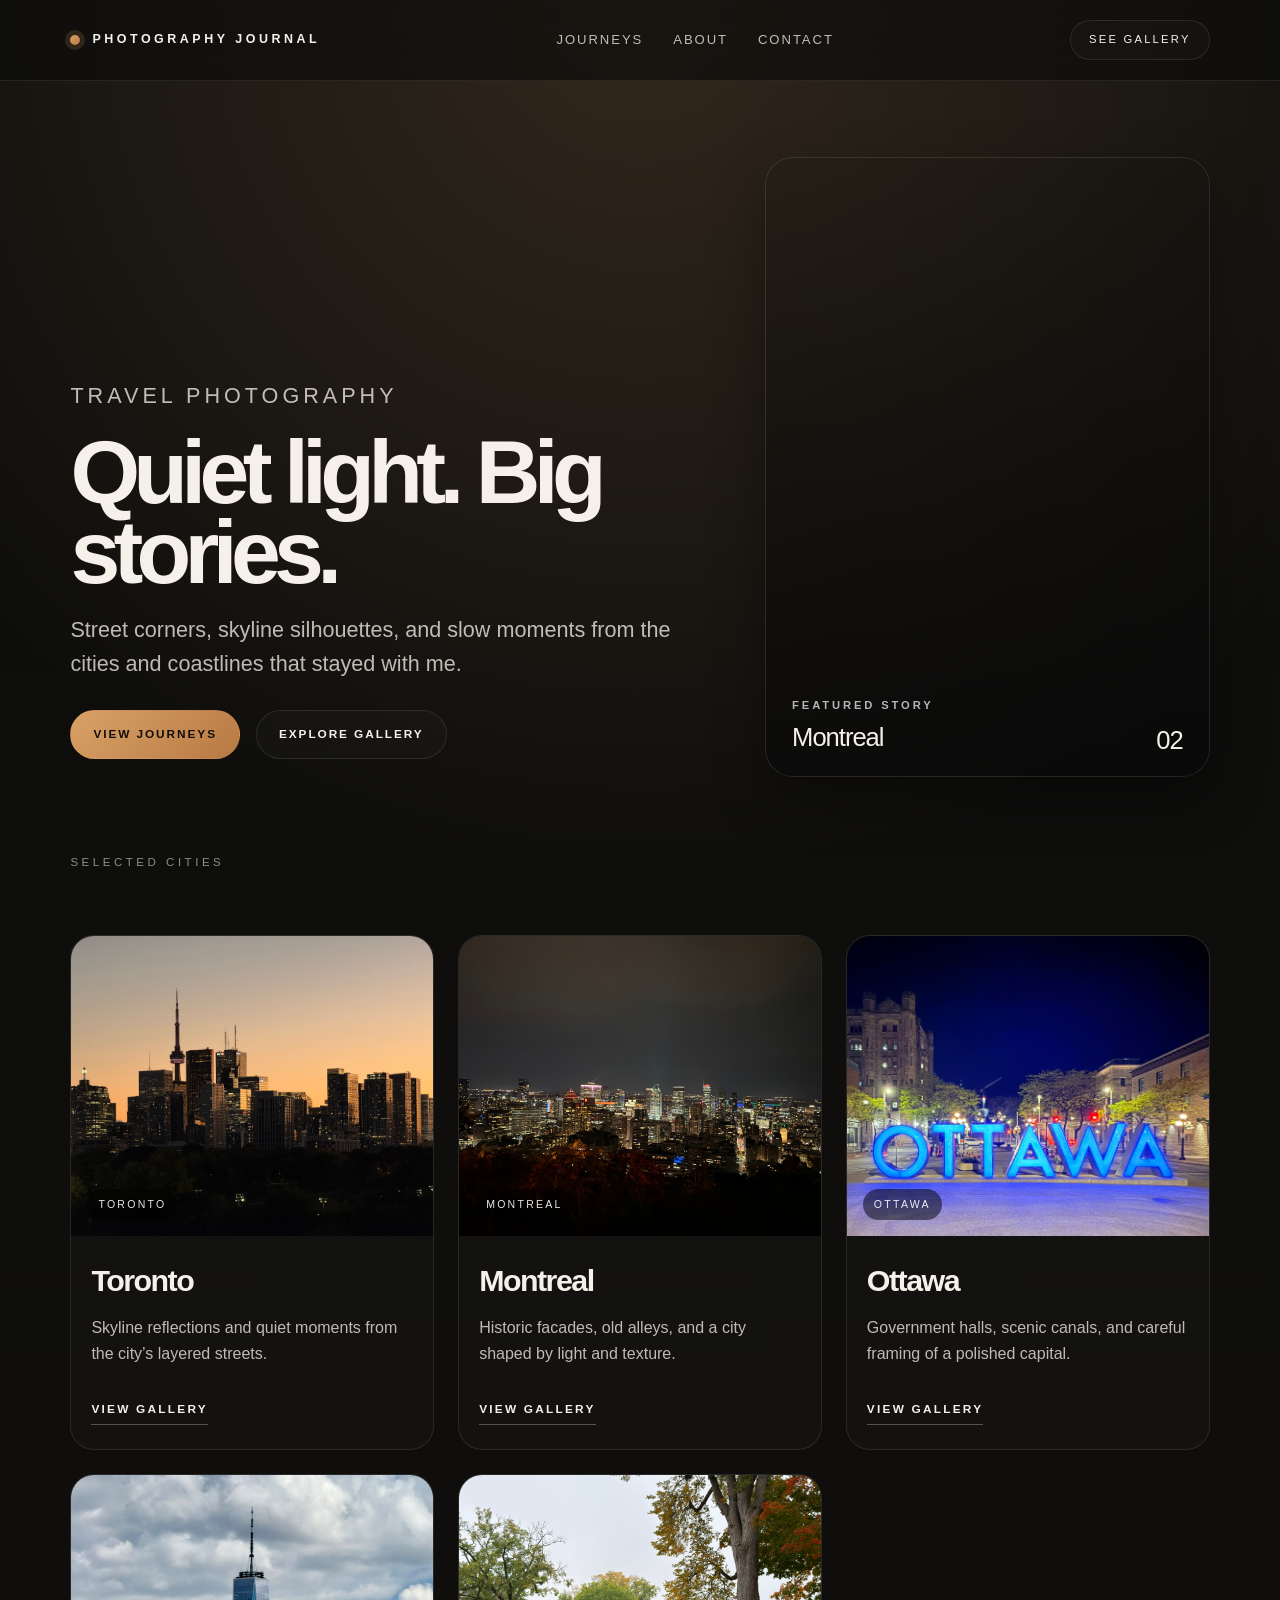
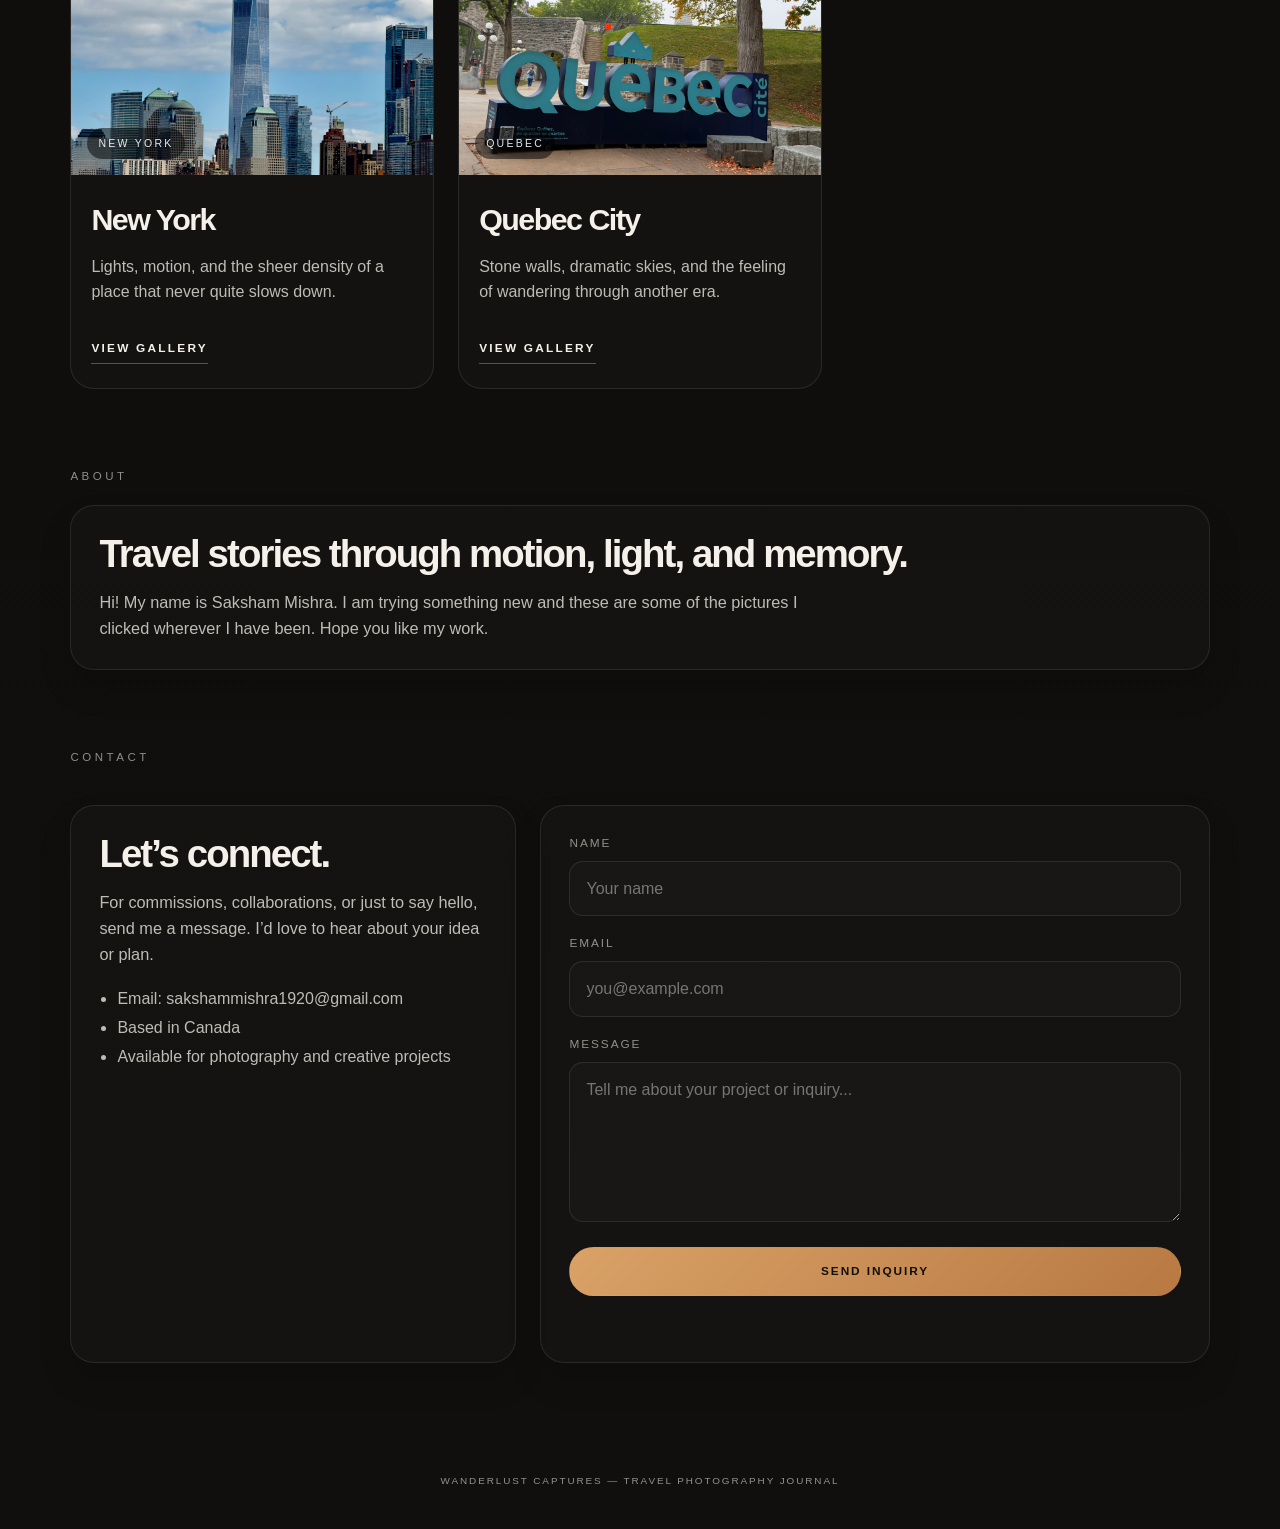
==== commit 9d18b538: "Improve portfolio styling and responsive layout" ====
--- a/index.html
+++ b/index.html
@@ -612,6 +612,17 @@
             padding: 30px 10px 40px;
         }
 
+        @media (max-width: 1100px) {
+            .topbar {
+                padding-left: 4vw;
+                padding-right: 4vw;
+            }
+
+            .nav {
+                gap: 18px;
+            }
+        }
+
         @media (max-width: 980px) {
             .hero {
                 grid-template-columns: 1fr;
@@ -621,11 +632,39 @@
             .gallery-grid {
                 grid-template-columns: 1fr 1fr;
             }
+
+            .contact-grid {
+                grid-template-columns: 1fr;
+            }
+
+            .photo-stream {
+                columns: 2 220px;
+            }
         }
 
         @media (max-width: 720px) {
+            .topbar {
+                padding: 14px 16px;
+            }
+
+            .brand {
+                font-size: 0.66rem;
+                letter-spacing: 0.12rem;
+            }
+
             .nav {
                 display: none;
+            }
+
+            .nav-cta {
+                padding: 8px 12px;
+                font-size: 0.62rem;
+                letter-spacing: 0.1rem;
+            }
+
+            .page-shell {
+                padding-left: 18px;
+                padding-right: 18px;
             }
 
             .hero {
@@ -633,8 +672,33 @@
                 padding-top: 16px;
             }
 
+            .hero h1 {
+                font-size: clamp(2.7rem, 18vw, 4.8rem);
+            }
+
+            .hero p {
+                font-size: 1rem;
+            }
+
             .hero-visual {
                 min-height: 420px;
+            }
+
+            .hero-meta {
+                left: 18px;
+                right: 18px;
+                bottom: 18px;
+            }
+
+            .hero-actions {
+                flex-direction: column;
+                align-items: stretch;
+            }
+
+            .primary-btn,
+            .secondary-btn {
+                width: 100%;
+                text-align: center;
             }
 
             .feature-grid,
@@ -644,6 +708,26 @@
 
             .gallery-card .card-content p {
                 min-height: auto;
+            }
+
+            .album-head {
+                margin-top: 0;
+            }
+
+            .album-title {
+                font-size: 2.3rem;
+            }
+
+            .photo-stream {
+                columns: 1;
+            }
+
+            .lightbox {
+                padding: 18px;
+            }
+
+            .lightbox-image {
+                width: min(92vw, 1000px);
             }
         }
     </style>
@@ -656,9 +740,9 @@
         </div>
 
         <nav class="nav" aria-label="Main navigation">
-            <a href="#journeys">Journeys</a>
-            <a href="#about">About</a>
-            <a href="#contact">Contact</a>
+            <a id="journeys-nav" href="#journeys">Journeys</a>
+            <a id="about-nav" href="#about">About</a>
+            <a id="contact-nav" href="#contact">Contact</a>
         </nav>
 
         <button class="nav-cta" onclick="showHomeView()">See gallery</button>
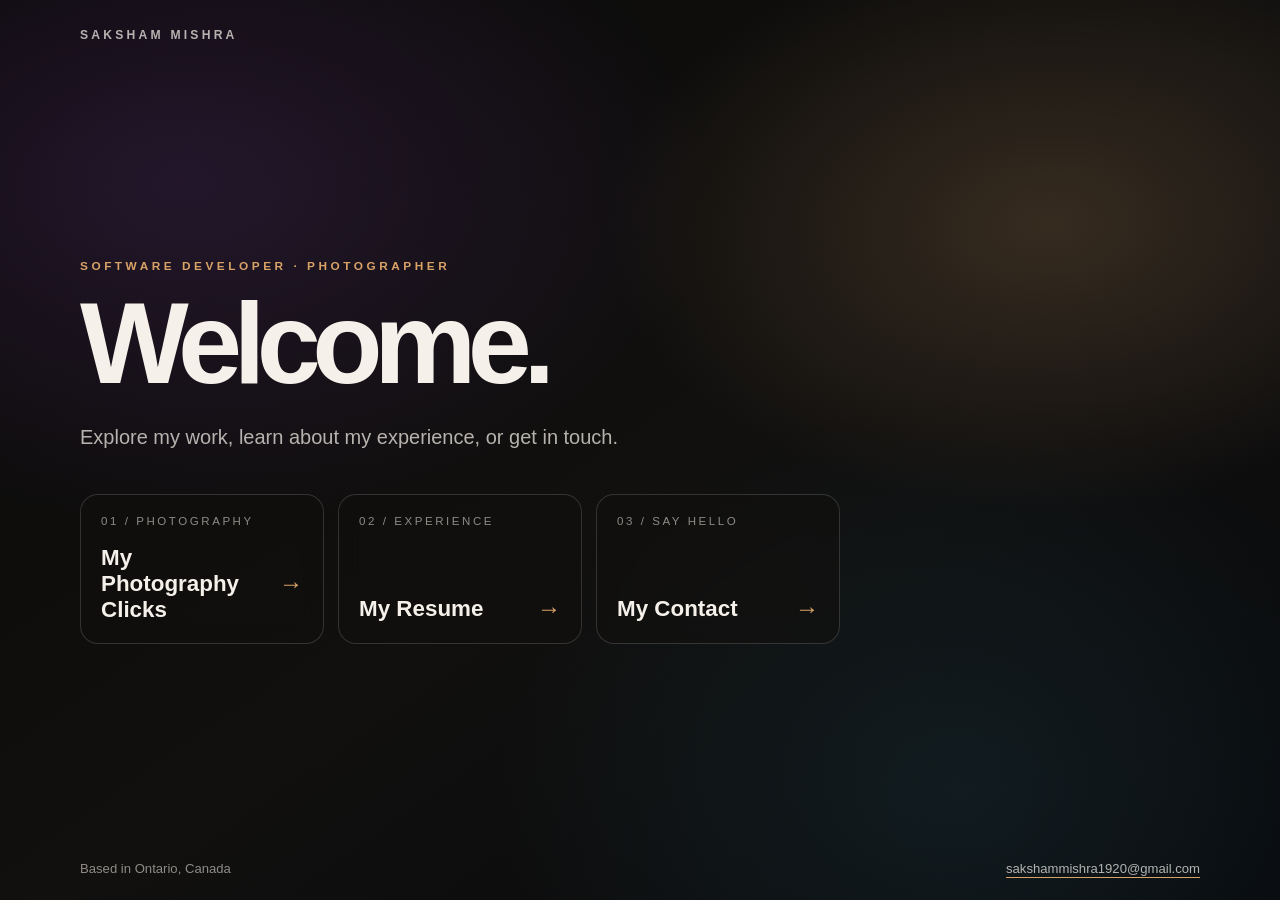
==== commit b1737df4: "Add portfolio landing page and resume" ====
--- a/index.html
+++ b/index.html
@@ -1,907 +1,239 @@
-﻿<!DOCTYPE html>
+<!DOCTYPE html>
 <html lang="en">
 <head>
     <meta charset="UTF-8">
     <meta name="viewport" content="width=device-width, initial-scale=1.0">
-    <title>Wanderlust Captures | Travel Photography</title>
+    <meta name="description" content="Explore Saksham Mishra's photography portfolio, resume, and contact information.">
+    <title>Saksham Mishra | Welcome</title>
     <style>
         :root {
+            color-scheme: dark;
             --bg: #0d0d0c;
-            --bg-soft: #151412;
-            --panel: rgba(255,255,255,0.04);
-            --panel-strong: rgba(255,255,255,0.06);
             --ink: #f5f1ea;
-            --ink-soft: rgba(245,241,234,0.76);
-            --muted: rgba(245,241,234,0.56);
+            --ink-soft: rgba(245,241,234,0.72);
+            --muted: rgba(245,241,234,0.55);
             --accent: #d9a267;
-            --accent-strong: #b87942;
-            --line: rgba(255,255,255,0.09);
-            --shadow: rgba(0,0,0,0.35);
+            --line: rgba(255,255,255,0.15);
         }
 
         * {
+            box-sizing: border-box;
+        }
+
+        body {
+            min-height: 100vh;
+            min-height: 100svh;
             margin: 0;
-            padding: 0;
-            box-sizing: border-box;
+            background:
+                radial-gradient(ellipse at 14% 20%, rgba(112,58,150,0.24), transparent 34%),
+                radial-gradient(ellipse at 82% 25%, rgba(217,162,103,0.19), transparent 30%),
+                radial-gradient(ellipse at 75% 88%, rgba(39,92,103,0.2), transparent 34%),
+                linear-gradient(145deg, #090908 0%, #11100f 52%, #08090c 100%);
+            color: var(--ink);
             font-family: 'Segoe UI', Tahoma, Geneva, Verdana, sans-serif;
         }
 
-        html {
-            scroll-behavior: smooth;
-        }
-
-        body {
-            background:
-                radial-gradient(circle at top, rgba(217,162,103,0.18), transparent 28%),
-                linear-gradient(180deg, var(--bg) 0%, #110f0d 100%);
-            color: var(--ink);
-            line-height: 1.6;
-        }
-
-        img, video {
-            max-width: 100%;
-            display: block;
-        }
-
         a {
+            color: inherit;
+        }
+
+        .landing {
+            display: flex;
+            flex-direction: column;
+            justify-content: space-between;
+            width: min(1120px, 89%);
+            min-height: 100vh;
+            min-height: 100svh;
+            margin: 0 auto;
+            padding: 28px 0 24px;
+        }
+
+        .wordmark {
+            color: var(--ink-soft);
+            font-size: 0.76rem;
+            font-weight: 700;
+            letter-spacing: 0.2rem;
             text-decoration: none;
-            color: inherit;
-        }
-
-        button {
-            font: inherit;
-        }
-
-        .topbar {
-            position: sticky;
-            top: 0;
-            z-index: 20;
-            display: flex;
-            justify-content: space-between;
-            align-items: center;
-            padding: 20px 5.5vw;
-            background: rgba(13, 13, 12, 0.7);
-            backdrop-filter: blur(18px);
-            border-bottom: 1px solid var(--line);
-        }
-
-        .brand {
-            display: inline-flex;
-            align-items: center;
-            gap: 12px;
-            font-size: 0.78rem;
+            text-transform: uppercase;
+        }
+
+        .intro {
+            max-width: 760px;
+            margin: auto 0;
+            padding: 70px 0;
+        }
+
+        .eyebrow {
+            margin: 0 0 16px;
+            color: var(--accent);
+            font-size: 0.74rem;
             font-weight: 700;
             letter-spacing: 0.22rem;
             text-transform: uppercase;
-            cursor: pointer;
-        }
-
-        .brand-dot {
-            width: 10px;
-            height: 10px;
-            border-radius: 50%;
-            background: linear-gradient(135deg, var(--accent), var(--accent-strong));
-            box-shadow: 0 0 0 5px rgba(217,162,103,0.15);
-        }
-
-        .nav {
-            display: flex;
-            gap: 30px;
+        }
+
+        h1 {
+            margin: 0;
+            font-size: clamp(3.2rem, 9vw, 7.5rem);
+            letter-spacing: -0.075em;
+            line-height: 0.95;
+        }
+
+        .intro-copy {
+            max-width: 580px;
+            margin: 22px 0 0;
             color: var(--ink-soft);
-            font-size: 0.82rem;
-            letter-spacing: 0.12rem;
-            text-transform: uppercase;
-        }
-
-        .nav a {
-            transition: color 0.2s ease;
-        }
-
-        .nav a:hover {
-            color: var(--ink);
-        }
-
-        .nav-cta,
-        .back-btn,
-        .primary-btn,
-        .secondary-btn {
+            font-size: clamp(1.05rem, 2vw, 1.25rem);
+            line-height: 1.7;
+        }
+
+        .actions {
+            display: grid;
+            grid-template-columns: repeat(3, minmax(0, 1fr));
+            gap: 14px;
+            margin-top: 40px;
+        }
+
+        .action {
+            display: flex;
+            flex-direction: column;
+            justify-content: space-between;
+            min-height: 150px;
+            padding: 20px;
             border: 1px solid var(--line);
-            border-radius: 999px;
-            background: rgba(255,255,255,0.02);
-            color: var(--ink);
-            cursor: pointer;
+            border-radius: 18px;
+            background: rgba(18,16,14,0.58);
+            text-decoration: none;
+            backdrop-filter: blur(12px);
             transition: transform 0.2s ease, border-color 0.2s ease, background 0.2s ease;
         }
 
-        .nav-cta {
-            padding: 10px 18px;
-            font-size: 0.7rem;
-            letter-spacing: 0.14rem;
-            text-transform: uppercase;
-        }
-
-        .nav-cta:hover,
-        .back-btn:hover,
-        .primary-btn:hover,
-        .secondary-btn:hover {
-            transform: translateY(-1px);
-            border-color: rgba(255,255,255,0.18);
-        }
-
-        .back-btn {
-            display: none;
-            padding: 10px 18px;
-            font-size: 0.72rem;
-            letter-spacing: 0.12rem;
-            text-transform: uppercase;
-        }
-
-        .page-shell {
-            max-width: 1420px;
-            margin: 0 auto;
-            padding: 28px 5.5vw 80px;
-        }
-
-        .hero {
-            position: relative;
-            display: grid;
-            grid-template-columns: 1.2fr 0.8fr;
-            gap: 28px;
-            align-items: end;
-            min-height: 76vh;
-            padding: 48px 0 22px;
-        }
-
-        .hero-copy {
-            position: relative;
-            z-index: 1;
-            padding: 40px 0 18px;
-        }
-
-        .kicker {
-            color: var(--muted);
-            font-size: 0.74rem;
-            letter-spacing: 0.25rem;
-            text-transform: uppercase;
-            margin-bottom: 18px;
-        }
-
-        .hero h1 {
-            font-size: clamp(3.4rem, 7vw, 9rem);
-            line-height: 0.9;
-            letter-spacing: -0.075em;
-            max-width: 760px;
-            margin-bottom: 20px;
-        }
-
-        .hero p {
-            color: var(--ink-soft);
-            font-size: clamp(1.1rem, 1.8vw, 1.35rem);
-            max-width: 620px;
-        }
-
-        .hero-actions {
-            display: flex;
-            flex-wrap: wrap;
-            gap: 16px;
-            margin-top: 28px;
-        }
-
-        .primary-btn,
-        .secondary-btn {
-            padding: 14px 22px;
-            font-size: 0.74rem;
-            letter-spacing: 0.12rem;
-            text-transform: uppercase;
-            font-weight: 700;
-        }
-
-        .primary-btn {
-            background: linear-gradient(135deg, var(--accent), var(--accent-strong));
-            color: #120e0b;
-            border-color: transparent;
-        }
-
-        .secondary-btn {
-            background: rgba(255,255,255,0.02);
-            color: var(--ink);
-        }
-
-        .hero-visual {
-            position: relative;
-            min-height: 620px;
-            border-radius: 28px;
-            overflow: hidden;
-            box-shadow: 0 22px 52px var(--shadow);
-            border: 1px solid var(--line);
-            background-size: cover;
-            background-position: center;
-            background-repeat: no-repeat;
-            cursor: pointer;
-            transition: background-image 0.6s ease, transform 0.3s ease;
-        }
-
-        .hero-visual:hover {
-            transform: translateY(-2px);
-        }
-
-        .hero-visual::after {
-            content: "";
-            position: absolute;
-            inset: 0;
-            background: linear-gradient(180deg, rgba(8,8,8,0.12), rgba(8,8,8,0.68));
-        }
-
-        .hero-meta {
-            position: absolute;
-            left: 26px;
-            right: 26px;
-            bottom: 22px;
-            z-index: 1;
-            display: flex;
-            justify-content: space-between;
-            align-items: end;
-            gap: 20px;
-        }
-
-        .hero-meta strong {
-            display: block;
-            font-size: 0.7rem;
-            letter-spacing: 0.18rem;
-            text-transform: uppercase;
-            color: rgba(255,255,255,0.7);
-            margin-bottom: 8px;
-        }
-
-        .hero-meta span {
-            font-size: clamp(1.4rem, 2vw, 2rem);
-            line-height: 1.1;
-            letter-spacing: -0.04em;
-        }
-
-        .section-label {
-            display: inline-block;
-            margin: 54px 0 20px;
+        .action:hover {
+            transform: translateY(-4px);
+            border-color: var(--accent);
+            background: rgba(217,162,103,0.12);
+        }
+
+        .action:focus-visible,
+        .wordmark:focus-visible,
+        .email:focus-visible {
+            outline: 2px solid var(--accent);
+            outline-offset: 4px;
+        }
+
+        .action-label {
             color: var(--muted);
             font-size: 0.72rem;
-            letter-spacing: 0.22rem;
+            letter-spacing: 0.16rem;
             text-transform: uppercase;
         }
 
-        .feature-grid {
-            display: grid;
-            grid-template-columns: 1.2fr 0.8fr;
-            gap: 24px;
-        }
-
-        .feature-card {
-            position: relative;
-            min-height: 430px;
-            border-radius: 28px;
-            overflow: hidden;
-            border: 1px solid var(--line);
-            box-shadow: 0 22px 52px var(--shadow);
-            background-size: cover;
-            background-position: center;
-        }
-
-        .feature-card.large {
-            min-height: 560px;
-        }
-
-        .feature-card::after {
-            content: "";
-            position: absolute;
-            inset: 0;
-            background: linear-gradient(180deg, rgba(0,0,0,0.08), rgba(0,0,0,0.56));
-        }
-
-        .feature-card-content {
-            position: absolute;
-            left: 26px;
-            right: 26px;
-            bottom: 22px;
-            z-index: 1;
-        }
-
-        .feature-card-content span {
-            display: block;
-            font-size: 0.68rem;
-            letter-spacing: 0.18rem;
-            text-transform: uppercase;
-            color: rgba(255,255,255,0.78);
-            margin-bottom: 8px;
-        }
-
-        .feature-card-content h3 {
-            font-size: clamp(1.7rem, 3vw, 3rem);
-            letter-spacing: -0.05em;
-            line-height: 1;
-            margin-bottom: 10px;
-        }
-
-        .feature-card-content p {
-            color: rgba(255,255,255,0.76);
-            max-width: 500px;
-        }
-
-        .destination-section {
-            padding-top: 26px;
-        }
-
-        .about-section,
-        .contact-section {
-            padding-top: 24px;
-        }
-
-        .about-card,
-        .contact-card,
-        .contact-form {
-            background: rgba(255,255,255,0.02);
-            border: 1px solid var(--line);
-            border-radius: 24px;
-            padding: 28px;
-            box-shadow: 0 18px 32px rgba(0,0,0,0.15);
-        }
-
-        .about-card h2,
-        .contact-card h3 {
-            font-size: clamp(2rem, 3vw, 3.1rem);
-            letter-spacing: -0.05em;
-            line-height: 1.02;
-            margin-bottom: 16px;
-        }
-
-        .about-card p,
-        .contact-card p {
+        .action-bottom {
+            display: flex;
+            align-items: center;
+            justify-content: space-between;
+            gap: 12px;
+        }
+
+        .action-title {
+            font-size: clamp(1.1rem, 2vw, 1.4rem);
+            font-weight: 650;
+        }
+
+        .action-arrow {
+            color: var(--accent);
+            font-size: 1.5rem;
+            transition: transform 0.2s ease;
+        }
+
+        .action:hover .action-arrow {
+            transform: translateX(4px);
+        }
+
+        footer {
+            display: flex;
+            flex-wrap: wrap;
+            justify-content: space-between;
+            gap: 10px 24px;
+            color: var(--muted);
+            font-size: 0.82rem;
+        }
+
+        .email {
             color: var(--ink-soft);
-            font-size: 1.02rem;
-            max-width: 720px;
-        }
-
-        .contact-grid {
-            display: grid;
-            grid-template-columns: 0.8fr 1.2fr;
-            gap: 24px;
-            margin-top: 18px;
-        }
-
-        .contact-card ul {
-            margin-top: 18px;
-            padding-left: 18px;
-            color: var(--ink-soft);
-            line-height: 1.8;
-        }
-
-        .contact-form {
-            display: grid;
-            gap: 18px;
-        }
-
-        .form-row label {
-            display: block;
-            font-size: 0.74rem;
-            letter-spacing: 0.12rem;
-            text-transform: uppercase;
-            color: var(--muted);
-            margin-bottom: 8px;
-        }
-
-        .contact-form input,
-        .contact-form textarea {
-            width: 100%;
-            border: 1px solid var(--line);
-            border-radius: 14px;
-            background: rgba(255,255,255,0.02);
-            color: var(--ink);
-            padding: 14px 16px;
-            font: inherit;
-            resize: vertical;
-            min-height: 52px;
-        }
-
-        .contact-form textarea {
-            min-height: 160px;
-        }
-
-        .form-status {
-            min-height: 20px;
-            color: var(--ink-soft);
-            font-size: 0.9rem;
-        }
-
-        .gallery-grid {
-            display: grid;
-            grid-template-columns: repeat(3, minmax(0, 1fr));
-            gap: 24px;
-            margin-top: 18px;
-        }
-
-        .gallery-card {
-            background: rgba(255,255,255,0.02);
-            border: 1px solid var(--line);
-            border-radius: 24px;
-            overflow: hidden;
-            transition: transform 0.2s ease, border-color 0.2s ease;
-        }
-
-        .gallery-card:hover {
-            transform: translateY(-4px);
-            border-color: rgba(255,255,255,0.18);
-        }
-
-        .image-container {
-            position: relative;
-            height: 300px;
-            overflow: hidden;
-        }
-
-        .image-container img {
-            width: 100%;
-            height: 100%;
-            object-fit: cover;
-            transition: transform 0.5s ease;
-        }
-
-        .gallery-card:hover .image-container img {
-            transform: scale(1.04);
-        }
-
-        .location-badge {
-            position: absolute;
-            left: 16px;
-            bottom: 16px;
-            display: inline-block;
-            padding: 7px 11px;
-            border-radius: 999px;
-            background: rgba(0,0,0,0.5);
-            color: rgba(255,255,255,0.9);
-            font-size: 0.66rem;
-            letter-spacing: 0.14rem;
-            text-transform: uppercase;
-        }
-
-        .card-content {
-            padding: 20px 20px 24px;
-        }
-
-        .card-content h3 {
-            font-size: 1.9rem;
-            letter-spacing: -0.05em;
-            margin-bottom: 10px;
-        }
-
-        .card-content p {
-            color: var(--ink-soft);
-            margin-bottom: 18px;
-            min-height: 62px;
-        }
-
-        .view-btn {
-            display: inline-block;
-            color: var(--ink);
-            border-bottom: 1px solid rgba(255,255,255,0.28);
-            font-size: 0.74rem;
-            letter-spacing: 0.14rem;
-            text-transform: uppercase;
-            font-weight: 700;
-            padding-bottom: 5px;
-            cursor: pointer;
-        }
-
-        #album-view {
-            display: none;
-            padding-top: 28px;
-        }
-
-        .album-head {
-            display: flex;
-            justify-content: space-between;
-            align-items: center;
-            gap: 16px;
-            margin: 14px 0 20px;
-        }
-
-        .album-title {
-            font-size: clamp(2.2rem, 4vw, 4rem);
-            letter-spacing: -0.06em;
-            line-height: 1;
-        }
-
-        .photo-stream {
-            columns: 3 280px;
-            column-gap: 20px;
-        }
-
-        .photo-stream img,
-        .photo-stream video {
-            width: 100%;
-            display: block;
-            border-radius: 18px;
-            margin-bottom: 18px;
-            box-shadow: 0 18px 32px rgba(0,0,0,0.25);
-            break-inside: avoid;
-            cursor: pointer;
-        }
-
-        .lightbox {
-            position: fixed;
-            inset: 0;
-            display: none;
-            align-items: center;
-            justify-content: center;
-            background: rgba(7, 7, 7, 0.92);
-            z-index: 100;
-            padding: 24px;
-        }
-
-        .lightbox.open {
-            display: flex;
-        }
-
-        .lightbox-inner {
-            position: relative;
-            display: flex;
-            flex-direction: column;
-            align-items: center;
-            justify-content: center;
-            max-width: min(94vw, 1200px);
-            max-height: 94vh;
-        }
-
-        .lightbox-image {
-            display: block;
-            width: min(90vw, 1200px);
-            max-height: 86vh;
-            object-fit: contain;
-            border-radius: 18px;
-            background: rgba(255,255,255,0.03);
-            box-shadow: 0 30px 60px rgba(0,0,0,0.45);
-        }
-
-        .lightbox-close {
-            position: absolute;
-            top: -16px;
-            right: -16px;
-            width: 40px;
-            height: 40px;
-            border: 1px solid rgba(255,255,255,0.2);
-            border-radius: 50%;
-            background: rgba(0,0,0,0.6);
-            color: var(--ink);
-            font-size: 1.7rem;
-            cursor: pointer;
-        }
-
-        .lightbox-controls {
-            display: flex;
-            align-items: center;
-            justify-content: space-between;
-            gap: 16px;
-            width: 100%;
-            margin-top: 16px;
-            padding: 0 6px;
-        }
-
-        .lightbox-nav {
-            width: 42px;
-            height: 42px;
-            border: 1px solid rgba(255,255,255,0.15);
-            border-radius: 50%;
-            background: rgba(255,255,255,0.04);
-            color: var(--ink);
-            font-size: 1.3rem;
-            cursor: pointer;
-        }
-
-        .lightbox-counter {
-            flex: 1;
-            text-align: center;
-            color: rgba(255,255,255,0.75);
-            letter-spacing: 0.18rem;
-            text-transform: uppercase;
-            font-size: 0.68rem;
-        }
-
-        footer {
-            text-align: center;
-            color: rgba(255,255,255,0.54);
-            letter-spacing: 0.12rem;
-            text-transform: uppercase;
-            font-size: 0.62rem;
-            padding: 30px 10px 40px;
-        }
-
-        @media (max-width: 1100px) {
-            .topbar {
-                padding-left: 4vw;
-                padding-right: 4vw;
-            }
-
-            .nav {
-                gap: 18px;
-            }
-        }
-
-        @media (max-width: 980px) {
-            .hero {
+            text-decoration-color: var(--accent);
+            text-underline-offset: 4px;
+        }
+
+        @media (max-width: 680px) {
+            .landing {
+                width: min(100% - 36px, 520px);
+                padding: 22px 0;
+            }
+
+            .intro {
+                padding: 56px 0;
+            }
+
+            .actions {
                 grid-template-columns: 1fr;
-            }
-
-            .feature-grid,
-            .gallery-grid {
-                grid-template-columns: 1fr 1fr;
-            }
-
-            .contact-grid {
-                grid-template-columns: 1fr;
-            }
-
-            .photo-stream {
-                columns: 2 220px;
-            }
-        }
-
-        @media (max-width: 720px) {
-            .topbar {
-                padding: 14px 16px;
-            }
-
-            .brand {
-                font-size: 0.66rem;
-                letter-spacing: 0.12rem;
-            }
-
-            .nav {
-                display: none;
-            }
-
-            .nav-cta {
-                padding: 8px 12px;
-                font-size: 0.62rem;
-                letter-spacing: 0.1rem;
-            }
-
-            .page-shell {
-                padding-left: 18px;
-                padding-right: 18px;
-            }
-
-            .hero {
-                min-height: auto;
-                padding-top: 16px;
-            }
-
-            .hero h1 {
-                font-size: clamp(2.7rem, 18vw, 4.8rem);
-            }
-
-            .hero p {
-                font-size: 1rem;
-            }
-
-            .hero-visual {
-                min-height: 420px;
-            }
-
-            .hero-meta {
-                left: 18px;
-                right: 18px;
-                bottom: 18px;
-            }
-
-            .hero-actions {
-                flex-direction: column;
-                align-items: stretch;
-            }
-
-            .primary-btn,
-            .secondary-btn {
-                width: 100%;
-                text-align: center;
-            }
-
-            .feature-grid,
-            .gallery-grid {
-                grid-template-columns: 1fr;
-            }
-
-            .gallery-card .card-content p {
-                min-height: auto;
-            }
-
-            .album-head {
-                margin-top: 0;
-            }
-
-            .album-title {
-                font-size: 2.3rem;
-            }
-
-            .photo-stream {
-                columns: 1;
-            }
-
-            .lightbox {
-                padding: 18px;
-            }
-
-            .lightbox-image {
-                width: min(92vw, 1000px);
+                gap: 10px;
+                margin-top: 30px;
+            }
+
+            .action {
+                min-height: 112px;
+            }
+        }
+
+        @media (prefers-reduced-motion: reduce) {
+            *,
+            *::before,
+            *::after {
+                scroll-behavior: auto !important;
+                transition-duration: 0.01ms !important;
             }
         }
     </style>
 </head>
 <body>
-    <header class="topbar">
-        <div class="brand" onclick="showHomeView()">
-            <span class="brand-dot"></span>
-            Photography Journal
-        </div>
-
-        <nav class="nav" aria-label="Main navigation">
-            <a id="journeys-nav" href="#journeys">Journeys</a>
-            <a id="about-nav" href="#about">About</a>
-            <a id="contact-nav" href="#contact">Contact</a>
-        </nav>
-
-        <button class="nav-cta" onclick="showHomeView()">See gallery</button>
-        <div class="back-btn" id="backBtn" onclick="showHomeView()">Back</div>
-    </header>
-
-    <main class="page-shell">
-        <section class="hero" id="hero-banner">
-            <div class="hero-copy">
-                <p class="kicker">Travel photography </p>
-                <h1>Quiet light. Big stories.</h1>
-                <p>Street corners, skyline silhouettes, and slow moments from the cities and coastlines that stayed with me.</p>
-                <div class="hero-actions">
-                    <a href="#journeys" class="primary-btn">View journeys</a>
-                    <button class="secondary-btn" onclick="showHomeView()">Explore gallery</button>
-                </div>
-            </div>
-
-            <div class="hero-visual" id="hero-visual" aria-label="Featured city slideshow" tabindex="0" role="button">
-                <div class="hero-meta">
-                    <div>
-                        <strong>Featured story</strong>
-                        <span id="hero-city">Quebec City</span>
-                    </div>
-                    <span id="hero-index">04</span>
-                </div>
-            </div>
+    <main class="landing">
+        <a class="wordmark" href="index.html">Saksham Mishra</a>
+
+        <section class="intro" aria-labelledby="welcome-heading">
+            <p class="eyebrow">Software developer · Photographer</p>
+            <h1 id="welcome-heading">Welcome.</h1>
+            <p class="intro-copy">Explore my work, learn about my experience, or get in touch.</p>
+
+            <nav class="actions" aria-label="Explore my website">
+                <a class="action" href="portfolio.html">
+                    <span class="action-label">01 / Photography</span>
+                    <span class="action-bottom">
+                        <span class="action-title">My Photography Clicks</span>
+                        <span class="action-arrow" aria-hidden="true">→</span>
+                    </span>
+                </a>
+                <a class="action" href="resume.html">
+                    <span class="action-label">02 / Experience</span>
+                    <span class="action-bottom">
+                        <span class="action-title">My Resume</span>
+                        <span class="action-arrow" aria-hidden="true">→</span>
+                    </span>
+                </a>
+                <a class="action" href="portfolio.html#contact">
+                    <span class="action-label">03 / Say hello</span>
+                    <span class="action-bottom">
+                        <span class="action-title">My Contact</span>
+                        <span class="action-arrow" aria-hidden="true">→</span>
+                    </span>
+                </a>
+            </nav>
         </section>
 
-        <div id="home-view">
-            <div class="section-label">Selected cities</div>
-            <section class="destination-section" id="journeys" aria-label="Destination gallery">
-                <div class="gallery-grid">
-                    <div class="gallery-card">
-                        <div class="image-container">
-                            <img src="pics/toronto.JPEG" alt="Toronto skyline">
-                            <span class="location-badge">Toronto</span>
-                        </div>
-                        <div class="card-content">
-                            <h3>Toronto</h3>
-                            <p>Skyline reflections and quiet moments from the city’s layered streets.</p>
-                            <span class="view-btn" onclick="openGallery('toronto')">View gallery</span>
-                        </div>
-                    </div>
-
-                    <div class="gallery-card">
-                        <div class="image-container">
-                            <img src="pics/montreal.JPEG" alt="Montreal streets">
-                            <span class="location-badge">Montreal</span>
-                        </div>
-                        <div class="card-content">
-                            <h3>Montreal</h3>
-                            <p>Historic facades, old alleys, and a city shaped by light and texture.</p>
-                            <span class="view-btn" onclick="openGallery('montreal')">View gallery</span>
-                        </div>
-                    </div>
-
-                    <div class="gallery-card">
-                        <div class="image-container">
-                            <img src="pics/ottawa.JPEG" alt="Ottawa parliament">
-                            <span class="location-badge">Ottawa</span>
-                        </div>
-                        <div class="card-content">
-                            <h3>Ottawa</h3>
-                            <p>Government halls, scenic canals, and careful framing of a polished capital.</p>
-                            <span class="view-btn" onclick="openGallery('ottawa')">View gallery</span>
-                        </div>
-                    </div>
-
-                    <div class="gallery-card">
-                        <div class="image-container">
-                            <img src="pics/nyc.JPEG" alt="New York city streets">
-                            <span class="location-badge">New York</span>
-                        </div>
-                        <div class="card-content">
-                            <h3>New York</h3>
-                            <p>Lights, motion, and the sheer density of a place that never quite slows down.</p>
-                            <span class="view-btn" onclick="openGallery('nyc')">View gallery</span>
-                        </div>
-                    </div>
-
-                    <div class="gallery-card">
-                        <div class="image-container">
-                            <img src="pics/quebec_city.JPEG" alt="Quebec city old town">
-                            <span class="location-badge">Quebec</span>
-                        </div>
-                        <div class="card-content">
-                            <h3>Quebec City</h3>
-                            <p>Stone walls, dramatic skies, and the feeling of wandering through another era.</p>
-                            <span class="view-btn" onclick="openGallery('quebec_city')">View gallery</span>
-                        </div>
-                    </div>
-                </div>
-            </section>
-
-            <section class="about-section" id="about">
-                <div class="section-label">About</div>
-                <div class="about-card">
-                    <h2>Travel stories through motion, light, and memory.</h2>
-                    <p>Hi! My name is Saksham Mishra. I am trying something new and these are some of the pictures I clicked wherever I have been. Hope you like my work.</p>
-                </div>
-            </section>
-        </div>
-
-        <section class="contact-section" id="contact">
-            <div class="section-label">Contact</div>
-            <div class="contact-grid">
-                <div class="contact-card">
-                    <h3>Let’s connect.</h3>
-                    <p>For commissions, collaborations, or just to say hello, send me a message. I’d love to hear about your idea or plan.</p>
-                    <ul>
-                        <li>Email: sakshammishra1920@gmail.com</li>
-                        <li>Based in Canada</li>
-                        <li>Available for photography and creative projects</li>
-                    </ul>
-                </div>
-
-                <form class="contact-form" id="contactForm">
-                    <div class="form-row">
-                        <label for="name">Name</label>
-                        <input id="name" name="name" type="text" placeholder="Your name" required>
-                    </div>
-
-                    <div class="form-row">
-                        <label for="email">Email</label>
-                        <input id="email" name="email" type="email" placeholder="you@example.com" required>
-                    </div>
-
-                    <div class="form-row">
-                        <label for="message">Message</label>
-                        <textarea id="message" name="message" placeholder="Tell me about your project or inquiry..." required></textarea>
-                    </div>
-
-                    <button type="submit" class="primary-btn">Send inquiry</button>
-                    <div class="form-status" id="form-status" aria-live="polite"></div>
-                </form>
-            </div>
-        </section>
-
-        <div id="album-view">
-            <div class="album-head">
-                <h2 class="album-title" id="album-title">City Gallery</h2>
-            </div>
-            <div class="photo-stream" id="photo-stream-container"></div>
-        </div>
+        <footer>
+            <span>Based in Ontario, Canada</span>
+            <a class="email" href="mailto:sakshammishra1920@gmail.com">sakshammishra1920@gmail.com</a>
+        </footer>
     </main>
-
-    <footer>Wanderlust Captures — Travel photography journal</footer>
-    <div class="lightbox" id="lightbox" aria-modal="true" role="dialog" aria-label="Photo viewer">
-        <div class="lightbox-inner">
-            <button class="lightbox-close" id="lightbox-close" aria-label="Close image viewer">×</button>
-            <img class="lightbox-image" id="lightbox-image" src="" alt="Expanded gallery image">
-            <div class="lightbox-controls">
-                <button class="lightbox-nav" id="lightbox-prev" aria-label="Previous image">←</button>
-                <span class="lightbox-counter" id="lightbox-counter">1 / 1</span>
-                <button class="lightbox-nav" id="lightbox-next" aria-label="Next image">→</button>
-            </div>
-        </div>
-    </div>
-    <script src="script.js"></script>
 </body>
 </html>
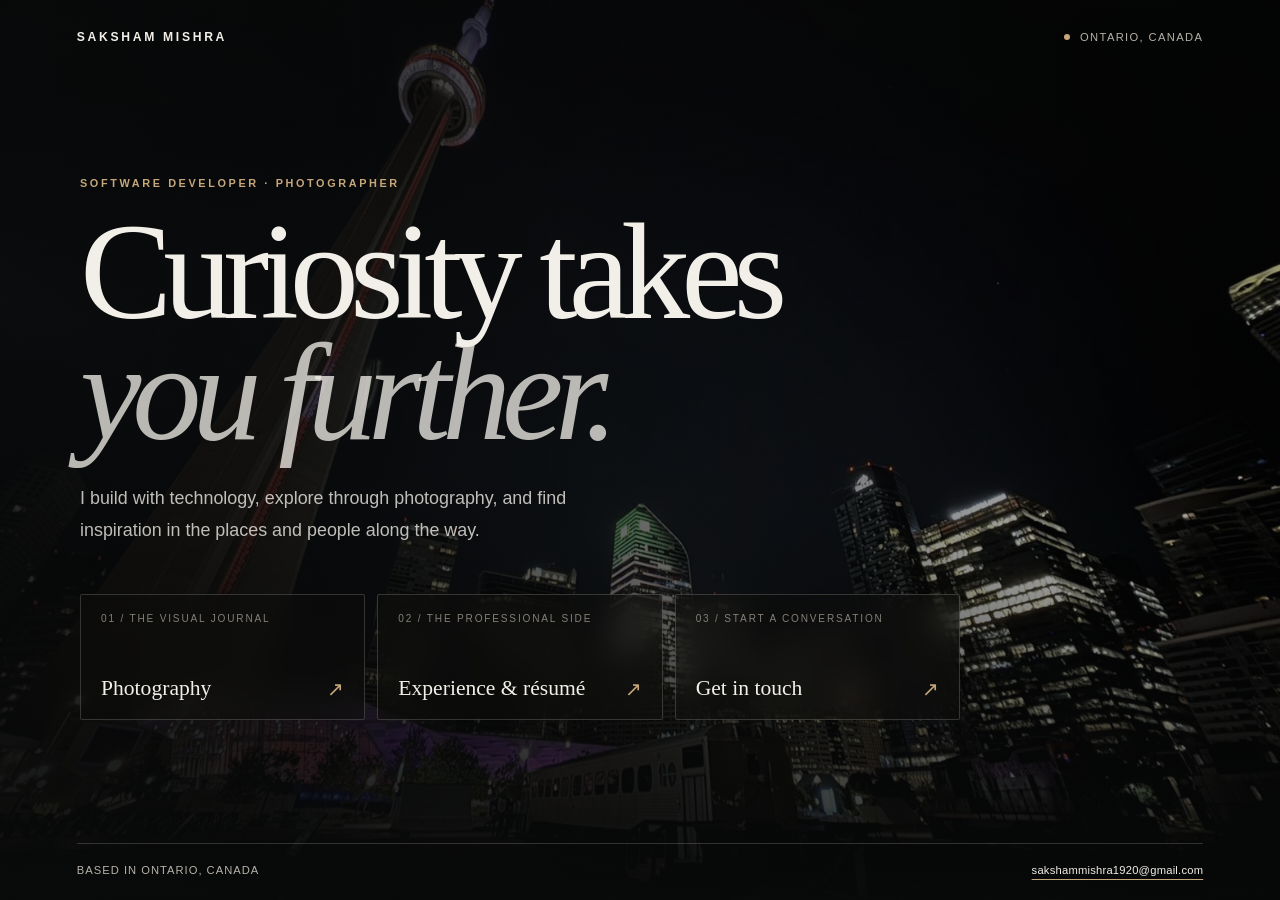
==== commit e86a3b3a: "Refresh homepage with cinematic editorial layout" ====
--- a/index.html
+++ b/index.html
@@ -1,239 +1,48 @@
 <!DOCTYPE html>
 <html lang="en">
 <head>
-    <meta charset="UTF-8">
-    <meta name="viewport" content="width=device-width, initial-scale=1.0">
-    <meta name="description" content="Explore Saksham Mishra's photography portfolio, resume, and contact information.">
-    <title>Saksham Mishra | Welcome</title>
-    <style>
-        :root {
-            color-scheme: dark;
-            --bg: #0d0d0c;
-            --ink: #f5f1ea;
-            --ink-soft: rgba(245,241,234,0.72);
-            --muted: rgba(245,241,234,0.55);
-            --accent: #d9a267;
-            --line: rgba(255,255,255,0.15);
-        }
-
-        * {
-            box-sizing: border-box;
-        }
-
-        body {
-            min-height: 100vh;
-            min-height: 100svh;
-            margin: 0;
-            background:
-                radial-gradient(ellipse at 14% 20%, rgba(112,58,150,0.24), transparent 34%),
-                radial-gradient(ellipse at 82% 25%, rgba(217,162,103,0.19), transparent 30%),
-                radial-gradient(ellipse at 75% 88%, rgba(39,92,103,0.2), transparent 34%),
-                linear-gradient(145deg, #090908 0%, #11100f 52%, #08090c 100%);
-            color: var(--ink);
-            font-family: 'Segoe UI', Tahoma, Geneva, Verdana, sans-serif;
-        }
-
-        a {
-            color: inherit;
-        }
-
-        .landing {
-            display: flex;
-            flex-direction: column;
-            justify-content: space-between;
-            width: min(1120px, 89%);
-            min-height: 100vh;
-            min-height: 100svh;
-            margin: 0 auto;
-            padding: 28px 0 24px;
-        }
-
-        .wordmark {
-            color: var(--ink-soft);
-            font-size: 0.76rem;
-            font-weight: 700;
-            letter-spacing: 0.2rem;
-            text-decoration: none;
-            text-transform: uppercase;
-        }
-
-        .intro {
-            max-width: 760px;
-            margin: auto 0;
-            padding: 70px 0;
-        }
-
-        .eyebrow {
-            margin: 0 0 16px;
-            color: var(--accent);
-            font-size: 0.74rem;
-            font-weight: 700;
-            letter-spacing: 0.22rem;
-            text-transform: uppercase;
-        }
-
-        h1 {
-            margin: 0;
-            font-size: clamp(3.2rem, 9vw, 7.5rem);
-            letter-spacing: -0.075em;
-            line-height: 0.95;
-        }
-
-        .intro-copy {
-            max-width: 580px;
-            margin: 22px 0 0;
-            color: var(--ink-soft);
-            font-size: clamp(1.05rem, 2vw, 1.25rem);
-            line-height: 1.7;
-        }
-
-        .actions {
-            display: grid;
-            grid-template-columns: repeat(3, minmax(0, 1fr));
-            gap: 14px;
-            margin-top: 40px;
-        }
-
-        .action {
-            display: flex;
-            flex-direction: column;
-            justify-content: space-between;
-            min-height: 150px;
-            padding: 20px;
-            border: 1px solid var(--line);
-            border-radius: 18px;
-            background: rgba(18,16,14,0.58);
-            text-decoration: none;
-            backdrop-filter: blur(12px);
-            transition: transform 0.2s ease, border-color 0.2s ease, background 0.2s ease;
-        }
-
-        .action:hover {
-            transform: translateY(-4px);
-            border-color: var(--accent);
-            background: rgba(217,162,103,0.12);
-        }
-
-        .action:focus-visible,
-        .wordmark:focus-visible,
-        .email:focus-visible {
-            outline: 2px solid var(--accent);
-            outline-offset: 4px;
-        }
-
-        .action-label {
-            color: var(--muted);
-            font-size: 0.72rem;
-            letter-spacing: 0.16rem;
-            text-transform: uppercase;
-        }
-
-        .action-bottom {
-            display: flex;
-            align-items: center;
-            justify-content: space-between;
-            gap: 12px;
-        }
-
-        .action-title {
-            font-size: clamp(1.1rem, 2vw, 1.4rem);
-            font-weight: 650;
-        }
-
-        .action-arrow {
-            color: var(--accent);
-            font-size: 1.5rem;
-            transition: transform 0.2s ease;
-        }
-
-        .action:hover .action-arrow {
-            transform: translateX(4px);
-        }
-
-        footer {
-            display: flex;
-            flex-wrap: wrap;
-            justify-content: space-between;
-            gap: 10px 24px;
-            color: var(--muted);
-            font-size: 0.82rem;
-        }
-
-        .email {
-            color: var(--ink-soft);
-            text-decoration-color: var(--accent);
-            text-underline-offset: 4px;
-        }
-
-        @media (max-width: 680px) {
-            .landing {
-                width: min(100% - 36px, 520px);
-                padding: 22px 0;
-            }
-
-            .intro {
-                padding: 56px 0;
-            }
-
-            .actions {
-                grid-template-columns: 1fr;
-                gap: 10px;
-                margin-top: 30px;
-            }
-
-            .action {
-                min-height: 112px;
-            }
-        }
-
-        @media (prefers-reduced-motion: reduce) {
-            *,
-            *::before,
-            *::after {
-                scroll-behavior: auto !important;
-                transition-duration: 0.01ms !important;
-            }
-        }
-    </style>
+  <meta charset="UTF-8">
+  <meta name="viewport" content="width=device-width, initial-scale=1.0">
+  <meta name="theme-color" content="#10100f">
+  <meta name="description" content="The personal portfolio of Saksham Mishra — software developer, photographer, and curious traveller based in Ontario, Canada.">
+  <meta property="og:title" content="Saksham Mishra — Developer & Photographer">
+  <meta property="og:description" content="Technology, photography, and experiences beyond the ordinary.">
+  <meta property="og:type" content="website">
+  <title>Saksham Mishra — Developer & Photographer</title>
+  <link rel="stylesheet" href="site.css">
 </head>
 <body>
-    <main class="landing">
-        <a class="wordmark" href="index.html">Saksham Mishra</a>
+  <main class="landing">
+    <header class="site-header">
+      <a class="wordmark" href="index.html" aria-label="Saksham Mishra home">Saksham Mishra</a>
+      <span class="header-note">Ontario, Canada</span>
+    </header>
 
-        <section class="intro" aria-labelledby="welcome-heading">
-            <p class="eyebrow">Software developer · Photographer</p>
-            <h1 id="welcome-heading">Welcome.</h1>
-            <p class="intro-copy">Explore my work, learn about my experience, or get in touch.</p>
+    <section class="intro" aria-labelledby="welcome-heading">
+      <p class="eyebrow">Software developer <span aria-hidden="true">·</span> Photographer</p>
+      <h1 id="welcome-heading">Curiosity takes <span>you further.</span></h1>
+      <p class="intro-copy">I build with technology, explore through photography, and find inspiration in the places and people along the way.</p>
 
-            <nav class="actions" aria-label="Explore my website">
-                <a class="action" href="portfolio.html">
-                    <span class="action-label">01 / Photography</span>
-                    <span class="action-bottom">
-                        <span class="action-title">My Photography Clicks</span>
-                        <span class="action-arrow" aria-hidden="true">→</span>
-                    </span>
-                </a>
-                <a class="action" href="resume.html">
-                    <span class="action-label">02 / Experience</span>
-                    <span class="action-bottom">
-                        <span class="action-title">My Resume</span>
-                        <span class="action-arrow" aria-hidden="true">→</span>
-                    </span>
-                </a>
-                <a class="action" href="portfolio.html#contact">
-                    <span class="action-label">03 / Say hello</span>
-                    <span class="action-bottom">
-                        <span class="action-title">My Contact</span>
-                        <span class="action-arrow" aria-hidden="true">→</span>
-                    </span>
-                </a>
-            </nav>
-        </section>
+      <nav class="actions" aria-label="Explore my website">
+        <a class="action" href="portfolio.html">
+          <span class="action-label">01 / The visual journal</span>
+          <span class="action-bottom"><span class="action-title">Photography</span><span class="action-arrow" aria-hidden="true">↗</span></span>
+        </a>
+        <a class="action" href="resume.html">
+          <span class="action-label">02 / The professional side</span>
+          <span class="action-bottom"><span class="action-title">Experience & résumé</span><span class="action-arrow" aria-hidden="true">↗</span></span>
+        </a>
+        <a class="action" href="portfolio.html#contact">
+          <span class="action-label">03 / Start a conversation</span>
+          <span class="action-bottom"><span class="action-title">Get in touch</span><span class="action-arrow" aria-hidden="true">↗</span></span>
+        </a>
+      </nav>
+    </section>
 
-        <footer>
-            <span>Based in Ontario, Canada</span>
-            <a class="email" href="mailto:sakshammishra1920@gmail.com">sakshammishra1920@gmail.com</a>
-        </footer>
-    </main>
+    <footer>
+      <span>Based in Ontario, Canada</span>
+      <a class="email" href="mailto:sakshammishra1920@gmail.com">sakshammishra1920@gmail.com</a>
+    </footer>
+  </main>
 </body>
 </html>
--- a/site.css
+++ b/site.css
@@ -0,0 +1,95 @@
+:root {
+  color-scheme: dark;
+  --ink: #f2efe9;
+  --muted: #b7b2a9;
+  --dim: #858078;
+  --accent: #c6a77b;
+  --line: rgba(242, 239, 233, .18);
+  --panel: rgba(14, 14, 13, .52);
+  --page: #10100f;
+  --serif: Georgia, "Times New Roman", serif;
+  --sans: Inter, "Helvetica Neue", Helvetica, Arial, sans-serif;
+}
+* { box-sizing: border-box; }
+html { scroll-behavior: smooth; }
+body {
+  min-width: 320px; min-height: 100vh; margin: 0;
+  background: var(--page); color: var(--ink); font-family: var(--sans);
+  -webkit-font-smoothing: antialiased;
+}
+a { color: inherit; }
+.landing {
+  position: relative; isolation: isolate; display: flex; flex-direction: column;
+  justify-content: space-between; min-height: 100svh; overflow: hidden;
+  padding: 30px clamp(22px, 6vw, 92px) 24px;
+}
+.landing::before {
+  position: absolute; z-index: -2; inset: 0; content: "";
+  background: url("pics/slideshow/toronto.jpg") center 48% / cover no-repeat;
+  filter: saturate(.68); transform: scale(1.025);
+  animation: hero-settle 1.5s ease both;
+}
+.landing::after {
+  position: absolute; z-index: -1; inset: 0; content: "";
+  background:
+    linear-gradient(90deg, rgba(8,9,9,.88) 0%, rgba(8,9,9,.63) 48%, rgba(8,9,9,.22) 100%),
+    linear-gradient(0deg, rgba(8,9,9,.8) 0%, transparent 40%, rgba(8,9,9,.3) 100%);
+}
+.site-header, footer { display: flex; align-items: center; justify-content: space-between; gap: 18px; }
+.wordmark {
+  color: var(--ink); font-size: .76rem; font-weight: 650; letter-spacing: .22em;
+  text-decoration: none; text-transform: uppercase;
+}
+.header-note, footer { color: var(--muted); font-size: .7rem; letter-spacing: .12em; text-transform: uppercase; }
+.header-note { display: flex; align-items: center; gap: 10px; }
+.header-note::before { width: 6px; height: 6px; border-radius: 50%; background: var(--accent); content: ""; }
+.intro { width: min(100%, 1120px); margin: auto auto; padding: 76px 0 66px; }
+.eyebrow {
+  margin: 0 0 22px; color: var(--accent); font-size: .68rem; font-weight: 650;
+  letter-spacing: .24em; text-transform: uppercase;
+}
+h1 {
+  max-width: 900px; margin: 0; font-family: var(--serif); font-size: clamp(4rem, 10.8vw, 9.5rem);
+  font-weight: 400; letter-spacing: -.065em; line-height: .88;
+}
+h1 span { display: block; color: rgba(242,239,233,.76); font-style: italic; }
+.intro-copy {
+  max-width: 510px; margin: 28px 0 0; color: rgba(242,239,233,.78);
+  font-size: clamp(.98rem, 1.5vw, 1.12rem); line-height: 1.8;
+}
+.actions {
+  display: grid; grid-template-columns: repeat(3, minmax(0, 1fr)); gap: 12px;
+  width: min(100%, 880px); margin-top: 48px;
+}
+.action {
+  display: flex; min-height: 126px; flex-direction: column; justify-content: space-between;
+  padding: 18px 20px; border: 1px solid var(--line); border-radius: 2px;
+  background: var(--panel); text-decoration: none; backdrop-filter: blur(14px);
+  transition: border-color .3s ease, background .3s ease, transform .3s ease;
+}
+.action:hover { transform: translateY(-4px); border-color: rgba(198,167,123,.8); background: rgba(14,14,13,.76); }
+.action-label { color: var(--dim); font-size: .63rem; letter-spacing: .18em; text-transform: uppercase; }
+.action-bottom { display: flex; align-items: center; justify-content: space-between; gap: 12px; }
+.action-title { font-family: var(--serif); font-size: clamp(1.05rem, 1.8vw, 1.35rem); font-weight: 400; }
+.action-arrow { color: var(--accent); font-size: 1.25rem; transition: transform .3s ease; }
+.action:hover .action-arrow { transform: translate(3px, -3px); }
+footer { padding-top: 20px; border-top: 1px solid rgba(242,239,233,.18); letter-spacing: .09em; }
+.email { color: var(--ink); text-decoration-color: var(--accent); text-underline-offset: 5px; text-transform: none; letter-spacing: .02em; }
+a:focus-visible { outline: 2px solid var(--accent); outline-offset: 5px; }
+@keyframes hero-settle { from { opacity: .55; transform: scale(1.07); } to { opacity: 1; transform: scale(1.025); } }
+@media (max-width: 700px) {
+  .landing { min-height: 100svh; padding: 22px 20px 18px; }
+  .landing::after { background: linear-gradient(90deg, rgba(8,9,9,.82), rgba(8,9,9,.48)), linear-gradient(0deg, rgba(8,9,9,.88), transparent 58%); }
+  .header-note { font-size: .58rem; letter-spacing: .08em; }
+  .intro { padding: 66px 0 52px; }
+  h1 { font-size: clamp(3.7rem, 17vw, 6.2rem); }
+  .intro-copy { max-width: 390px; margin-top: 22px; font-size: .98rem; }
+  .actions { grid-template-columns: 1fr; gap: 9px; margin-top: 32px; }
+  .action { min-height: 88px; padding: 14px 16px; }
+  .action-title { font-size: 1.12rem; }
+  footer { align-items: flex-start; flex-direction: column; gap: 9px; font-size: .61rem; }
+}
+@media (prefers-reduced-motion: reduce) {
+  html { scroll-behavior: auto; }
+  *, *::before, *::after { animation-duration: .01ms !important; transition-duration: .01ms !important; }
+}
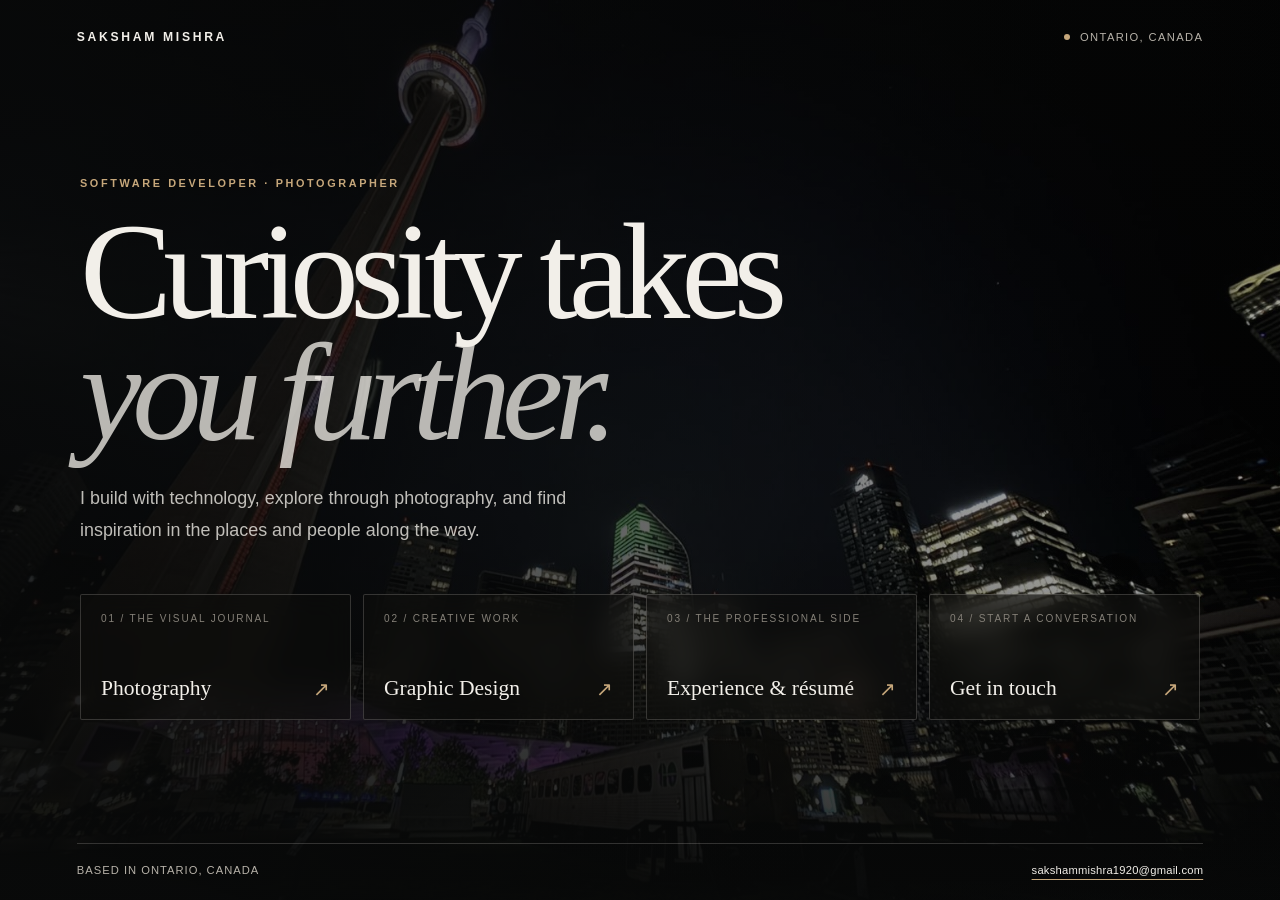
==== commit a6145797: "Add graphic design portfolio page" ====
--- a/index.html
+++ b/index.html
@@ -28,12 +28,16 @@
           <span class="action-label">01 / The visual journal</span>
           <span class="action-bottom"><span class="action-title">Photography</span><span class="action-arrow" aria-hidden="true">↗</span></span>
         </a>
+        <a class="action" href="graphic_design.html">
+          <span class="action-label">02 / Creative work</span>
+          <span class="action-bottom"><span class="action-title">Graphic Design</span><span class="action-arrow" aria-hidden="true">↗</span></span>
+        </a>
         <a class="action" href="resume.html">
-          <span class="action-label">02 / The professional side</span>
+          <span class="action-label">03 / The professional side</span>
           <span class="action-bottom"><span class="action-title">Experience & résumé</span><span class="action-arrow" aria-hidden="true">↗</span></span>
         </a>
         <a class="action" href="portfolio.html#contact">
-          <span class="action-label">03 / Start a conversation</span>
+          <span class="action-label">04 / Start a conversation</span>
           <span class="action-bottom"><span class="action-title">Get in touch</span><span class="action-arrow" aria-hidden="true">↗</span></span>
         </a>
       </nav>
--- a/site.css
+++ b/site.css
@@ -58,8 +58,8 @@
   font-size: clamp(.98rem, 1.5vw, 1.12rem); line-height: 1.8;
 }
 .actions {
-  display: grid; grid-template-columns: repeat(3, minmax(0, 1fr)); gap: 12px;
-  width: min(100%, 880px); margin-top: 48px;
+  display: grid; grid-template-columns: repeat(4, minmax(0, 1fr)); gap: 12px;
+  width: min(100%, 1120px); margin-top: 48px;
 }
 .action {
   display: flex; min-height: 126px; flex-direction: column; justify-content: space-between;
@@ -77,6 +77,9 @@
 .email { color: var(--ink); text-decoration-color: var(--accent); text-underline-offset: 5px; text-transform: none; letter-spacing: .02em; }
 a:focus-visible { outline: 2px solid var(--accent); outline-offset: 5px; }
 @keyframes hero-settle { from { opacity: .55; transform: scale(1.07); } to { opacity: 1; transform: scale(1.025); } }
+@media (max-width: 960px) {
+  .actions { grid-template-columns: repeat(2, minmax(0, 1fr)); }
+}
 @media (max-width: 700px) {
   .landing { min-height: 100svh; padding: 22px 20px 18px; }
   .landing::after { background: linear-gradient(90deg, rgba(8,9,9,.82), rgba(8,9,9,.48)), linear-gradient(0deg, rgba(8,9,9,.88), transparent 58%); }
